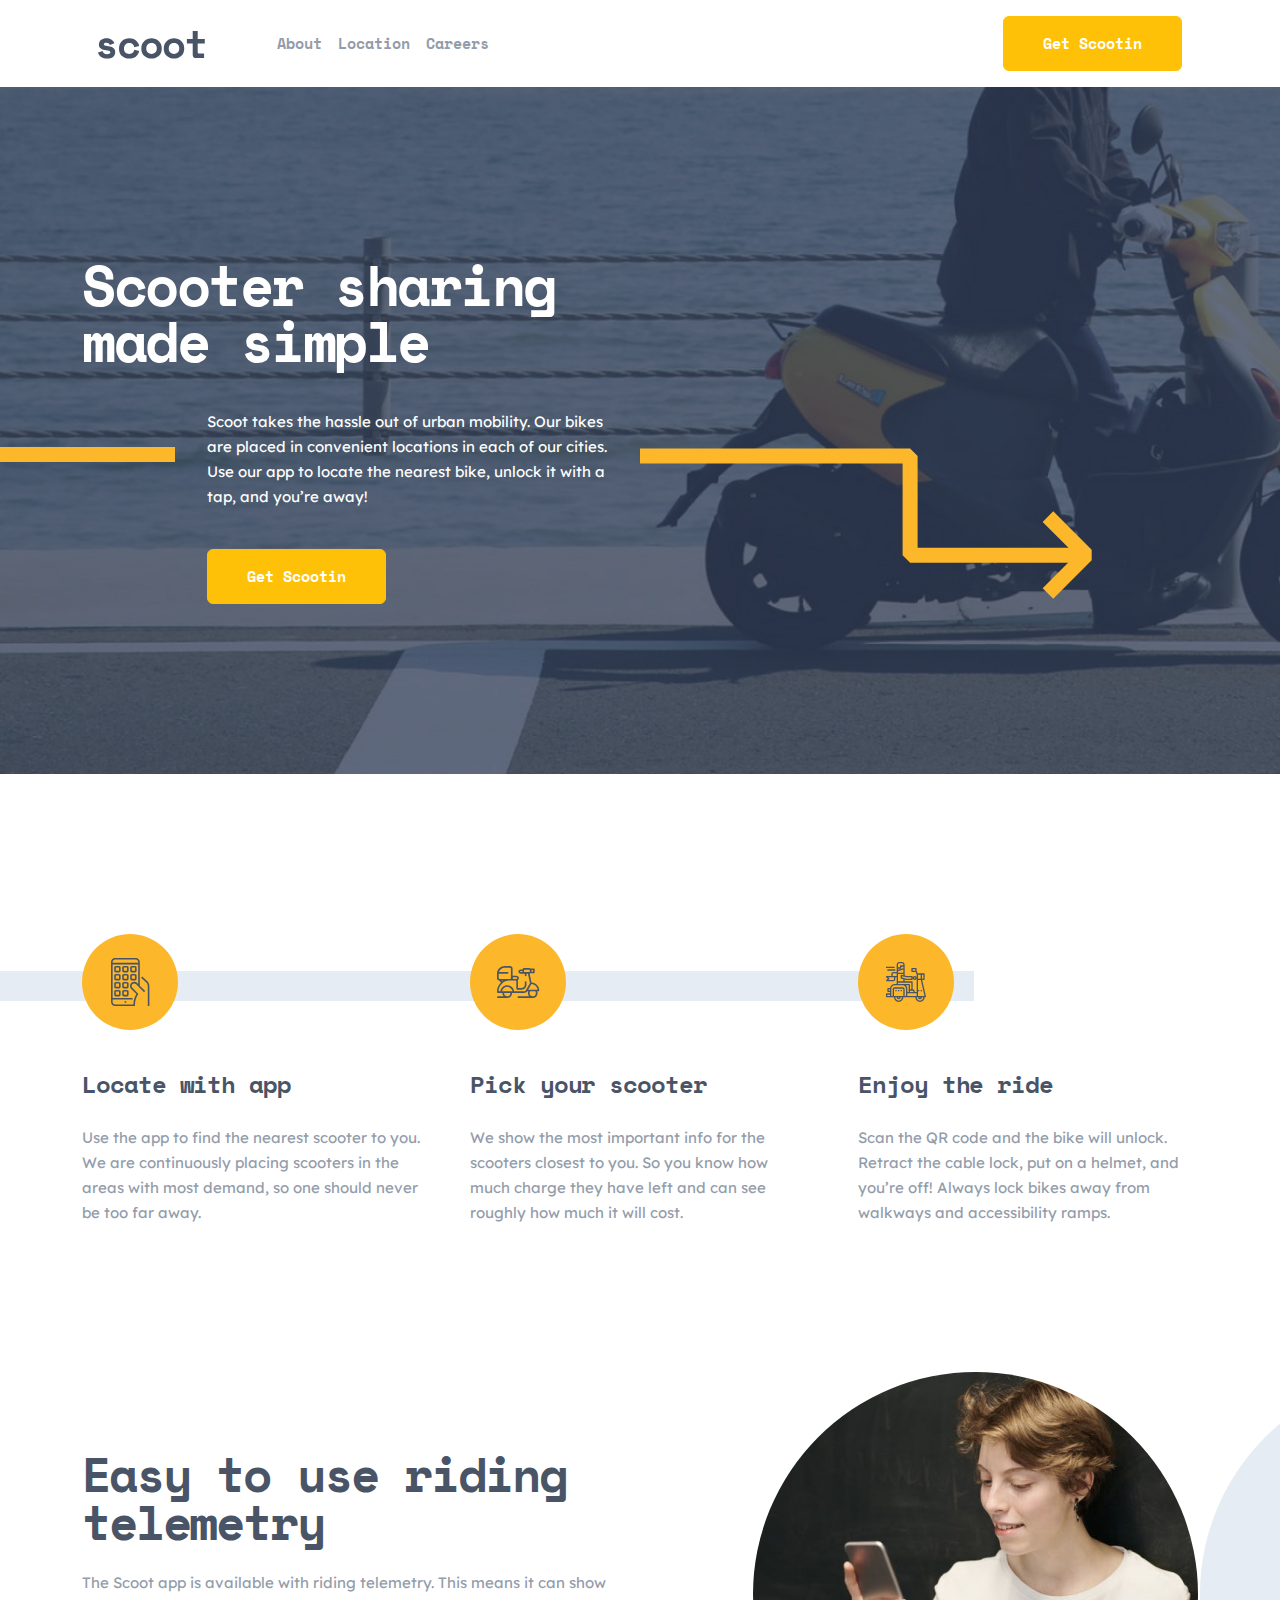
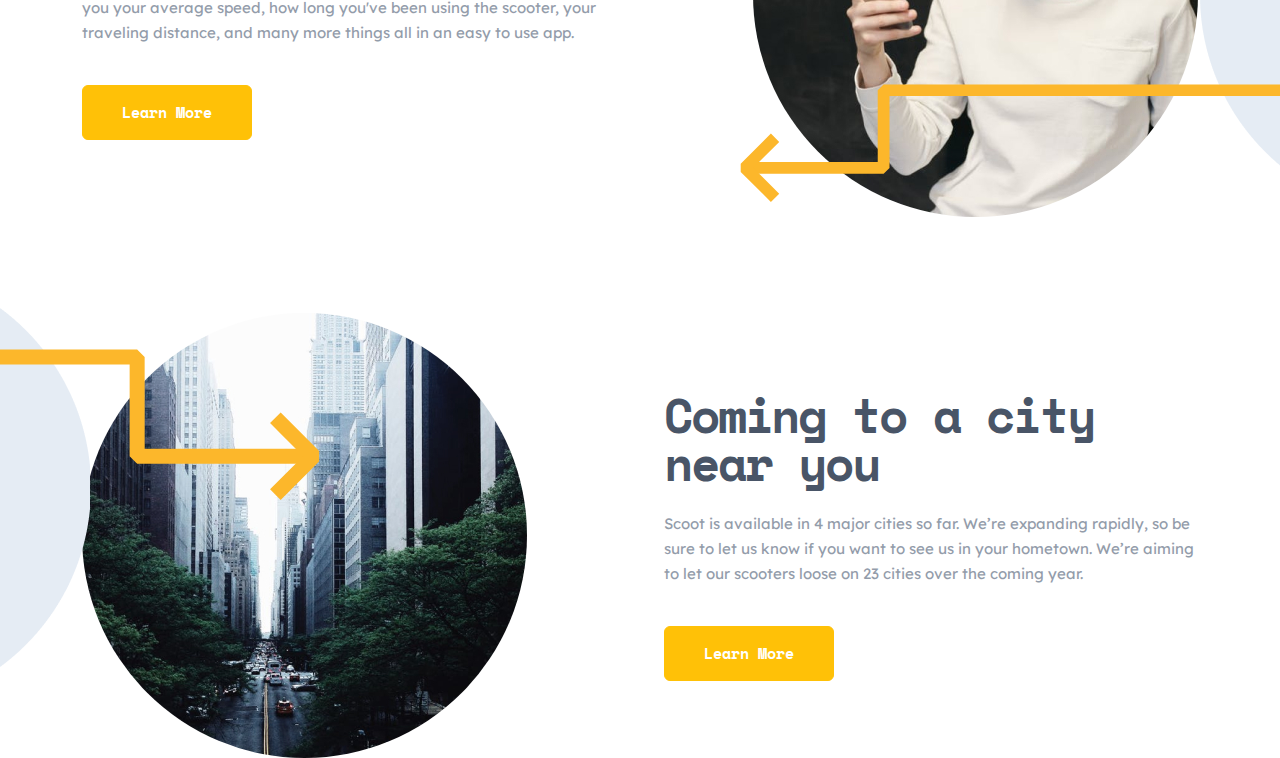
==== index.html @ 7bb32443 "Add services section" ====
<!DOCTYPE html>
<html lang="en">
<head>
  <meta charset="UTF-8" >
  <meta http-equiv="X-UA-Compatible" content="IE=edge" >
  <meta name="viewport" content="width=device-width, initial-scale=1.0" >
  <link rel="stylesheet" href="./bootstrap/css/bootstrap.min.css">
  <link rel="stylesheet" href="./css/main.css" >
  <title>Scoot multi page</title>
</head>
<body>
  
  <header class="site-header ">
    <div class="container">
      <nav class="navbar navbar-expand-lg p-3 d-md-flex justify-content-md-between align-content-md-center"> 
        <a class="navbar-brand" href="#"><img src="./images/logo-header.svg" width="107" height="28" alt="site  logo"></a>
        <button class="navbar-toggler d-none" type="button" data-bs-toggle="collapse" data-bs-target="#navbarSupportedContent" aria-controls="navbarSupportedContent" aria-expanded="false" aria-label="Toggle navigation">
          <span class="navbar-toggler-icon"></span>
        </button>
        
        <ul class="navbar-nav flex-row me-auto ms-lg-5 ms-md-5">
          <li class="nav-item">
            <a class="nav-link " href="#">About</a>
          </li>
          <li class="nav-item">
            <a class="nav-link" href="#">Location</a>
          </li>
          <li class="nav-item">
            <a class="nav-link" href="#">Careers</a>
          </li>
        </ul>
        <button class="btn btn-warning nav__link" type="button">Get Scootin</button>
      </nav>
      
      <div class="ovals position-absolute ">
        <img class="oval__img" src="./images/oval.svg" alt="oval">
        <img class="oval__img" src="./images/oval.svg" alt="oval">
        <img class="oval__img" src="./images/oval-white.svg" alt="oval">
      </div>
    </div>
  </header>
  
  <main class="hero">
    <section class="hero__inner">
      <div class="container">
        <div class="hero__content position-relative">
          <div class="hero__intro">
            <h1 class="hero__title">Scooter sharing made simple</h1>
          </div>
          <div class="hero__text ">
            <p class="hero__desc desc  d-flex">
              <span class="desc__before position-absolute"><img src="./images/header-yellow-line.svg" alt=""></span>
              Scoot takes the hassle out of urban mobility. Our bikes are placed in convenient locations in each of our cities. Use our app to locate the nearest bike, unlock it with a tap, and you’re away!
              <span class="desc__after position-absolute"><img src="./images/header-strelka.svg" alt=""></span>
            </p>
            <a class="btn btn-warning hero__link" href="#">Get Scootin</a>
          </div>
          
        </div>
      </div>
    </section>
    
    <section class="services">
      <div class="container">
        <div class="services__inner">
          <span class="services__line"></span>
          <div class="row g-5">
            <div class="col-12 col-sm-6 col-md-4">
              <div class="services__img"><img  src="./images/service-1.svg" alt="service img"></div>
              <h3 class="services__title" >Locate with app</h3>
              <p class="services__desc">Use the app to find the nearest scooter to you. We are continuously placing scooters in the areas with most demand, so one should never be too far away. </p>
            </div>
            <div class="col-12 col-sm-6 col-md-4">
              <div class="services__img"><img  src="./images/service-2.svg" alt="service img"></div>
              <h3 class="services__title" >Pick your scooter</h3>
              <p class="services__desc">We show the most important info for the scooters closest to you. So you know how much charge they have left and can see roughly how much it will cost. </p>
            </div>
            <div class="col-12 col-sm-6 col-md-4">
              <div class="services__img"><img  src="./images/service-3.svg" alt="service img"></div>
              <h3 class="services__title" >Enjoy the ride</h3>
              <p class="services__desc">Scan the QR code and the bike will unlock. Retract the cable lock, put on a helmet, and you’re off! Always lock bikes away from walkways and accessibility ramps. </p>
            </div>
          </div>
        </div>
      </div>
    </section>

    <section class="news">
      <div class="container">
        <div class="new__inner">
          <div class="row g-5 d-flex align-items-center justify-content-between mb-5">
            <div class="col-12 col-sm-12 col-md-6">
              <h3 class="news__title">Easy to use
                riding telemetry</h3>
              <p class="news__desc">The Scoot app is available with riding telemetry. This means it can show you your average speed, how long you've been using the scooter, your traveling distance, and many more things all in an easy to use app.</p>
              <a class="btn btn-warning hero__link" href="#">Learn More</a>
            </div>
            <div class="col-12 col-sm-12 col-md-6 position-relative">
              <img src="./images/human-1.jpg" class="img-fluid news__img" alt="">
              <img src="./images/service-strelka.svg" class="img-fluid position-absolute news__img-arrow" alt="">
            </div>
          </div>

          <div class="row flex-row-reverse g-5 d-flex align-items-center justify-content-between mt-5">
            <div class="col-12 col-sm-12 col-md-6">
              <h3 class="news__title">Coming to a city near you</h3>
              <p class="news__desc">Scoot is available in 4 major cities so far. We’re expanding rapidly, so be sure to let us know if you want to see us in your hometown. We’re aiming to let our scooters loose on 23 cities over the coming year.</p>
              <a class="btn btn-warning hero__link" href="#">Learn More</a>
            </div>
            <div class="col-12 col-sm-12 col-md-6 position-relative">
              <img src="./images/human-2.jpg" class="img-fluid news__img news__img-two" alt="">
              <img src="./images/service-strelka-short-1.svg" class="img-fluid position-absolute news__img-left" alt="">
            </div>
          </div>
        </div>
      </div>
    </section>
  </main>
  
  <script src="./bootstrap/js/bootstrap.bundle.min.js"></script>
  <script src="./bootstrap/js/bootstrap.min.js"></script>
</body>
</html>
---- css/main.css ----
/*! normalize.css v8.0.1 | MIT License | github.com/necolas/normalize.css */
/* Document
   ========================================================================== */
/**
 * 1. Correct the line height in all browsers.
 * 2. Prevent adjustments of font size after orientation changes in iOS.
 */
html {
  line-height: 1.15; /* 1 */
  -webkit-text-size-adjust: 100%; /* 2 */
}

/* Sections
     ========================================================================== */
/**
   * Remove the margin in all browsers.
   */
body {
  margin: 0;
}

/**
   * Render the `main` element consistently in IE.
   */
main {
  display: block;
}

/**
   * Correct the font size and margin on `h1` elements within `section` and
   * `article` contexts in Chrome, Firefox, and Safari.
   */
h1 {
  font-size: 2em;
  margin: 0.67em 0;
}

/* Grouping content
     ========================================================================== */
/**
   * 1. Add the correct box sizing in Firefox.
   * 2. Show the overflow in Edge and IE.
   */
hr {
  box-sizing: content-box; /* 1 */
  height: 0; /* 1 */
  overflow: visible; /* 2 */
}

/**
   * 1. Correct the inheritance and scaling of font size in all browsers.
   * 2. Correct the odd `em` font sizing in all browsers.
   */
pre {
  font-family: monospace, monospace; /* 1 */
  font-size: 1em; /* 2 */
}

/* Text-level semantics
     ========================================================================== */
/**
   * Remove the gray background on active links in IE 10.
   */
a {
  background-color: transparent;
}

/**
   * 1. Remove the bottom border in Chrome 57-
   * 2. Add the correct text decoration in Chrome, Edge, IE, Opera, and Safari.
   */
abbr[title] {
  border-bottom: none; /* 1 */
  text-decoration: underline; /* 2 */
  -webkit-text-decoration: underline dotted;
          text-decoration: underline dotted; /* 2 */
}

/**
   * Add the correct font weight in Chrome, Edge, and Safari.
   */
b,
strong {
  font-weight: bolder;
}

/**
   * 1. Correct the inheritance and scaling of font size in all browsers.
   * 2. Correct the odd `em` font sizing in all browsers.
   */
code,
kbd,
samp {
  font-family: monospace, monospace; /* 1 */
  font-size: 1em; /* 2 */
}

/**
   * Add the correct font size in all browsers.
   */
small {
  font-size: 80%;
}

/**
   * Prevent `sub` and `sup` elements from affecting the line height in
   * all browsers.
   */
sub,
sup {
  font-size: 75%;
  line-height: 0;
  position: relative;
  vertical-align: baseline;
}

sub {
  bottom: -0.25em;
}

sup {
  top: -0.5em;
}

/* Embedded content
     ========================================================================== */
/**
   * Remove the border on images inside links in IE 10.
   */
img {
  border-style: none;
}

/* Forms
     ========================================================================== */
/**
   * 1. Change the font styles in all browsers.
   * 2. Remove the margin in Firefox and Safari.
   */
button,
input,
optgroup,
select,
textarea {
  font-family: inherit; /* 1 */
  font-size: 100%; /* 1 */
  line-height: 1.15; /* 1 */
  margin: 0; /* 2 */
}

/**
   * Show the overflow in IE.
   * 1. Show the overflow in Edge.
   */
button,
input {
  /* 1 */
  overflow: visible;
}

/**
   * Remove the inheritance of text transform in Edge, Firefox, and IE.
   * 1. Remove the inheritance of text transform in Firefox.
   */
button,
select {
  /* 1 */
  text-transform: none;
}

/**
   * Correct the inability to style clickable types in iOS and Safari.
   */
button,
[type=button],
[type=reset],
[type=submit] {
  -webkit-appearance: button;
}

/**
   * Remove the inner border and padding in Firefox.
   */
button::-moz-focus-inner,
[type=button]::-moz-focus-inner,
[type=reset]::-moz-focus-inner,
[type=submit]::-moz-focus-inner {
  border-style: none;
  padding: 0;
}

/**
   * Restore the focus styles unset by the previous rule.
   */
button:-moz-focusring,
[type=button]:-moz-focusring,
[type=reset]:-moz-focusring,
[type=submit]:-moz-focusring {
  outline: 1px dotted ButtonText;
}

/**
   * Correct the padding in Firefox.
   */
fieldset {
  padding: 0.35em 0.75em 0.625em;
}

/**
   * 1. Correct the text wrapping in Edge and IE.
   * 2. Correct the color inheritance from `fieldset` elements in IE.
   * 3. Remove the padding so developers are not caught out when they zero out
   *    `fieldset` elements in all browsers.
   */
legend {
  box-sizing: border-box; /* 1 */
  color: inherit; /* 2 */
  display: table; /* 1 */
  max-width: 100%; /* 1 */
  padding: 0; /* 3 */
  white-space: normal; /* 1 */
}

/**
   * Add the correct vertical alignment in Chrome, Firefox, and Opera.
   */
progress {
  vertical-align: baseline;
}

/**
   * Remove the default vertical scrollbar in IE 10+.
   */
textarea {
  overflow: auto;
}

/**
   * 1. Add the correct box sizing in IE 10.
   * 2. Remove the padding in IE 10.
   */
[type=checkbox],
[type=radio] {
  box-sizing: border-box; /* 1 */
  padding: 0; /* 2 */
}

/**
   * Correct the cursor style of increment and decrement buttons in Chrome.
   */
[type=number]::-webkit-inner-spin-button,
[type=number]::-webkit-outer-spin-button {
  height: auto;
}

/**
   * 1. Correct the odd appearance in Chrome and Safari.
   * 2. Correct the outline style in Safari.
   */
[type=search] {
  -webkit-appearance: textfield; /* 1 */
  outline-offset: -2px; /* 2 */
}

/**
   * Remove the inner padding in Chrome and Safari on macOS.
   */
[type=search]::-webkit-search-decoration {
  -webkit-appearance: none;
}

/**
   * 1. Correct the inability to style clickable types in iOS and Safari.
   * 2. Change font properties to `inherit` in Safari.
   */
::-webkit-file-upload-button {
  -webkit-appearance: button; /* 1 */
  font: inherit; /* 2 */
}

/* Interactive
     ========================================================================== */
/*
   * Add the correct display in Edge, IE 10+, and Firefox.
   */
details {
  display: block;
}

/*
   * Add the correct display in all browsers.
   */
summary {
  display: list-item;
}

/* Misc
     ========================================================================== */
/**
   * Add the correct display in IE 10+.
   */
template {
  display: none;
}

/**
   * Add the correct display in IE 10.
   */
[hidden] {
  display: none;
}

.visually-hidden {
  clip: rect(0 0 0 0);
  -webkit-clip-path: inset(50%);
  clip-path: inset(50%);
  height: 1px;
  overflow: hidden;
  position: absolute;
  white-space: nowrap;
  width: 1px;
}

@font-face {
  font-family: "Lexend Deca";
  src: url("../fonts/LexendDeca-Regular.woff2") format("woff2"), url("../fonts/LexendDeca-Regular.woff") format("woff");
  font-weight: normal;
  font-style: normal;
  font-display: swap;
}
@font-face {
  font-family: "Space Mono";
  src: url("../fonts/SpaceMono-Bold.woff2") format("woff2"), url("../fonts/SpaceMono-Bold.woff") format("woff");
  font-weight: bold;
  font-style: normal;
  font-display: swap;
}
html {
  height: 100%;
  scroll-behavior: smooth;
  box-sizing: border-box;
}

*,
*::before,
*::after {
  box-sizing: inherit;
}

body {
  display: flex;
  flex-direction: column;
  height: 100%;
  font-family: "Futura PT";
  font-style: normal;
  font-size: 16px;
  line-height: 1.5;
  background-image: url("../images/body-bg.png");
}

img {
  max-width: 100%;
  height: auto;
  vertical-align: middle;
}

.nav__link {
  padding: 14px 39px;
  font-family: "Space Mono";
  font-style: normal;
  font-weight: 700;
  font-size: 15px;
  line-height: 25px;
  text-align: center;
  color: #FFFFFF;
}

.nav-link {
  font-family: "Space Mono";
  font-style: normal;
  font-weight: 700;
  font-size: 15px;
  line-height: 25px;
  color: #939CAA;
}

@media only screen and (max-width: 768px) {
  .nav-item + .nav-item {
    margin-left: 28px;
  }
  .nav__link {
    padding: 12px 37px;
  }
}
.hero__inner {
  width: 100%;
  max-width: 1440px;
  margin: 0 auto;
  padding: 170px 0;
  background-image: url("../../images/header-bg.jpg");
  background-size: cover;
  background-position: center;
}

.ovals {
  z-index: 99;
  right: 0;
  bottom: 60px;
  position: relative;
}

.oval__img + .oval__img {
  margin-left: 24px;
}

.hero__content {
  position: relative;
}

.hero__intro {
  width: 100%;
  max-width: 500px;
}

.hero__text {
  width: 100%;
  max-width: 405px;
  margin-left: 125px;
}

.hero__title {
  margin: 0;
  font-family: "Space Mono";
  font-style: normal;
  font-weight: 700;
  font-size: 56px;
  line-height: 56px;
  letter-spacing: -2.5px;
  color: #FFFFFF;
}

.hero__desc {
  margin: 40px 0;
  font-family: "Lexend Deca";
  font-style: normal;
  font-weight: 400;
  font-size: 15px;
  line-height: 25px;
  color: #FFFFFF;
}

.desc__before {
  left: -110px;
  top: 53%;
}

.desc__after {
  left: 50%;
  top: 55%;
}

.hero__link {
  padding: 14px 39px;
  font-family: "Space Mono";
  font-style: normal;
  font-weight: 700;
  font-size: 15px;
  line-height: 25px;
  text-align: center;
  color: #FFFFFF;
}

.services {
  position: relative;
}

.services__inner {
  padding: 160px 0 147px;
}

.services__img {
  width: 96px;
  height: 96px;
  padding: 24px 24px;
  background: #FCB72B;
  border-radius: 50%;
  display: flex;
  align-items: center;
  justify-content: center;
}

.services__title {
  margin: 40px 0 27px;
  font-family: "Space Mono";
  font-style: normal;
  font-weight: 700;
  font-size: 24px;
  line-height: 28px;
  letter-spacing: -1.07143px;
  color: #495567;
}

.services__desc {
  margin: 0;
  font-family: "Lexend Deca";
  font-style: normal;
  font-weight: 400;
  font-size: 15px;
  line-height: 25px;
  color: #939CAA;
}

.services__line {
  content: "";
  display: block;
  width: 100%;
  max-width: 974px;
  position: absolute;
  left: 0;
  top: 33%;
  height: 1px;
  border: 15px solid #E5ECF4;
  z-index: -1;
}

.news {
  overflow: hidden;
  position: relative;
}
.news::after {
  content: "";
  display: block;
  width: 80px;
  height: 445px;
  top: 0;
  right: 0;
  z-index: 99;
  position: absolute;
  background-image: url("../../images/service-right-bg.png");
  background-repeat: no-repeat;
}
.news::before {
  content: "";
  display: block;
  width: 100px;
  height: 445px;
  top: 50%;
  left: -10px;
  z-index: 99;
  position: absolute;
  background-image: url("../../images/service-left-bg.png");
  background-repeat: no-repeat;
}

.news__title {
  margin: 0;
  font-family: "Space Mono";
  font-style: normal;
  font-weight: 700;
  font-size: 48px;
  line-height: 48px;
  letter-spacing: -2.14286px;
  color: #495567;
}

.news__desc {
  margin: 24px 0 40px;
  font-family: "Lexend Deca";
  font-style: normal;
  font-weight: 400;
  font-size: 15px;
  line-height: 25px;
  color: #939CAA;
}

.news__img {
  border-radius: 50%;
  display: block;
  margin-left: auto;
}

.news__img-two {
  margin-left: 0;
}

.news__img-arrow {
  top: 70%;
  right: -100px;
  z-index: 9999;
}

.news__img-left {
  top: 8%;
  right: 55%;
  z-index: 9999;
}/*# sourceMappingURL=main.css.map */
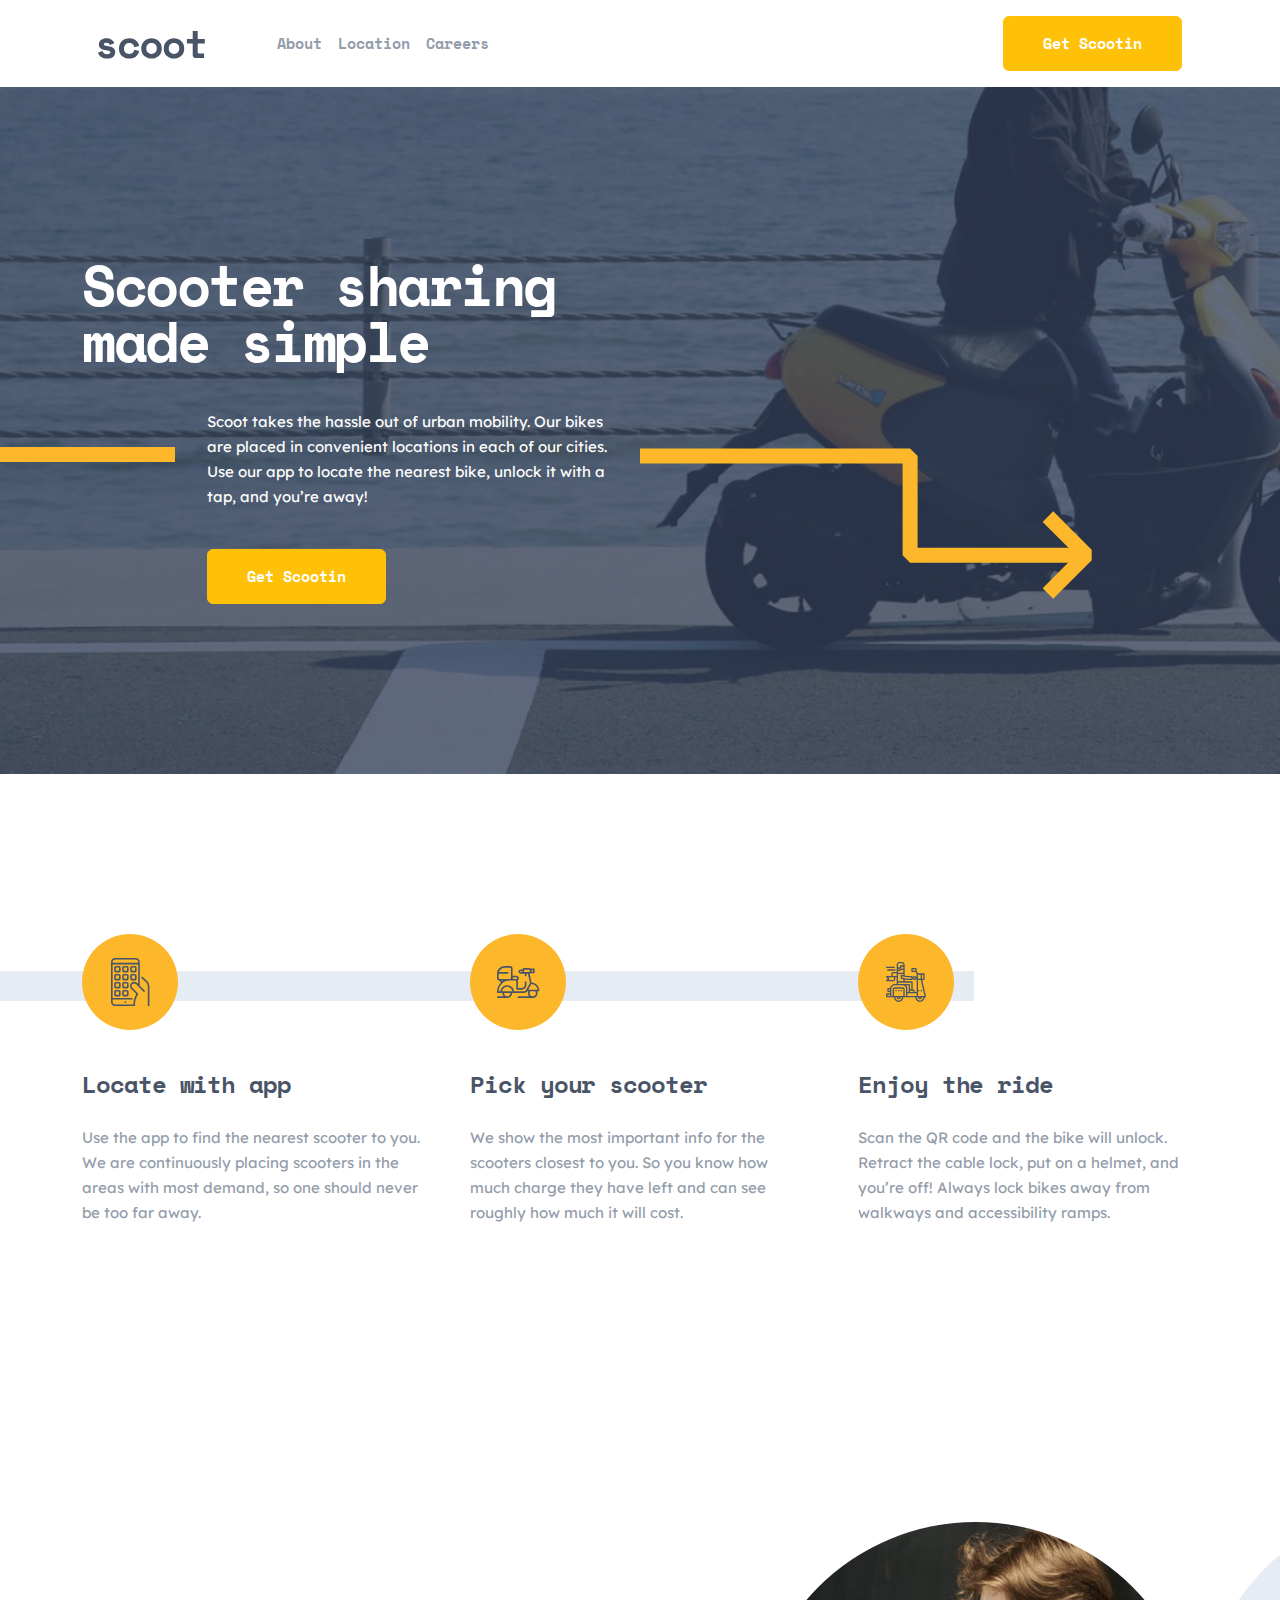
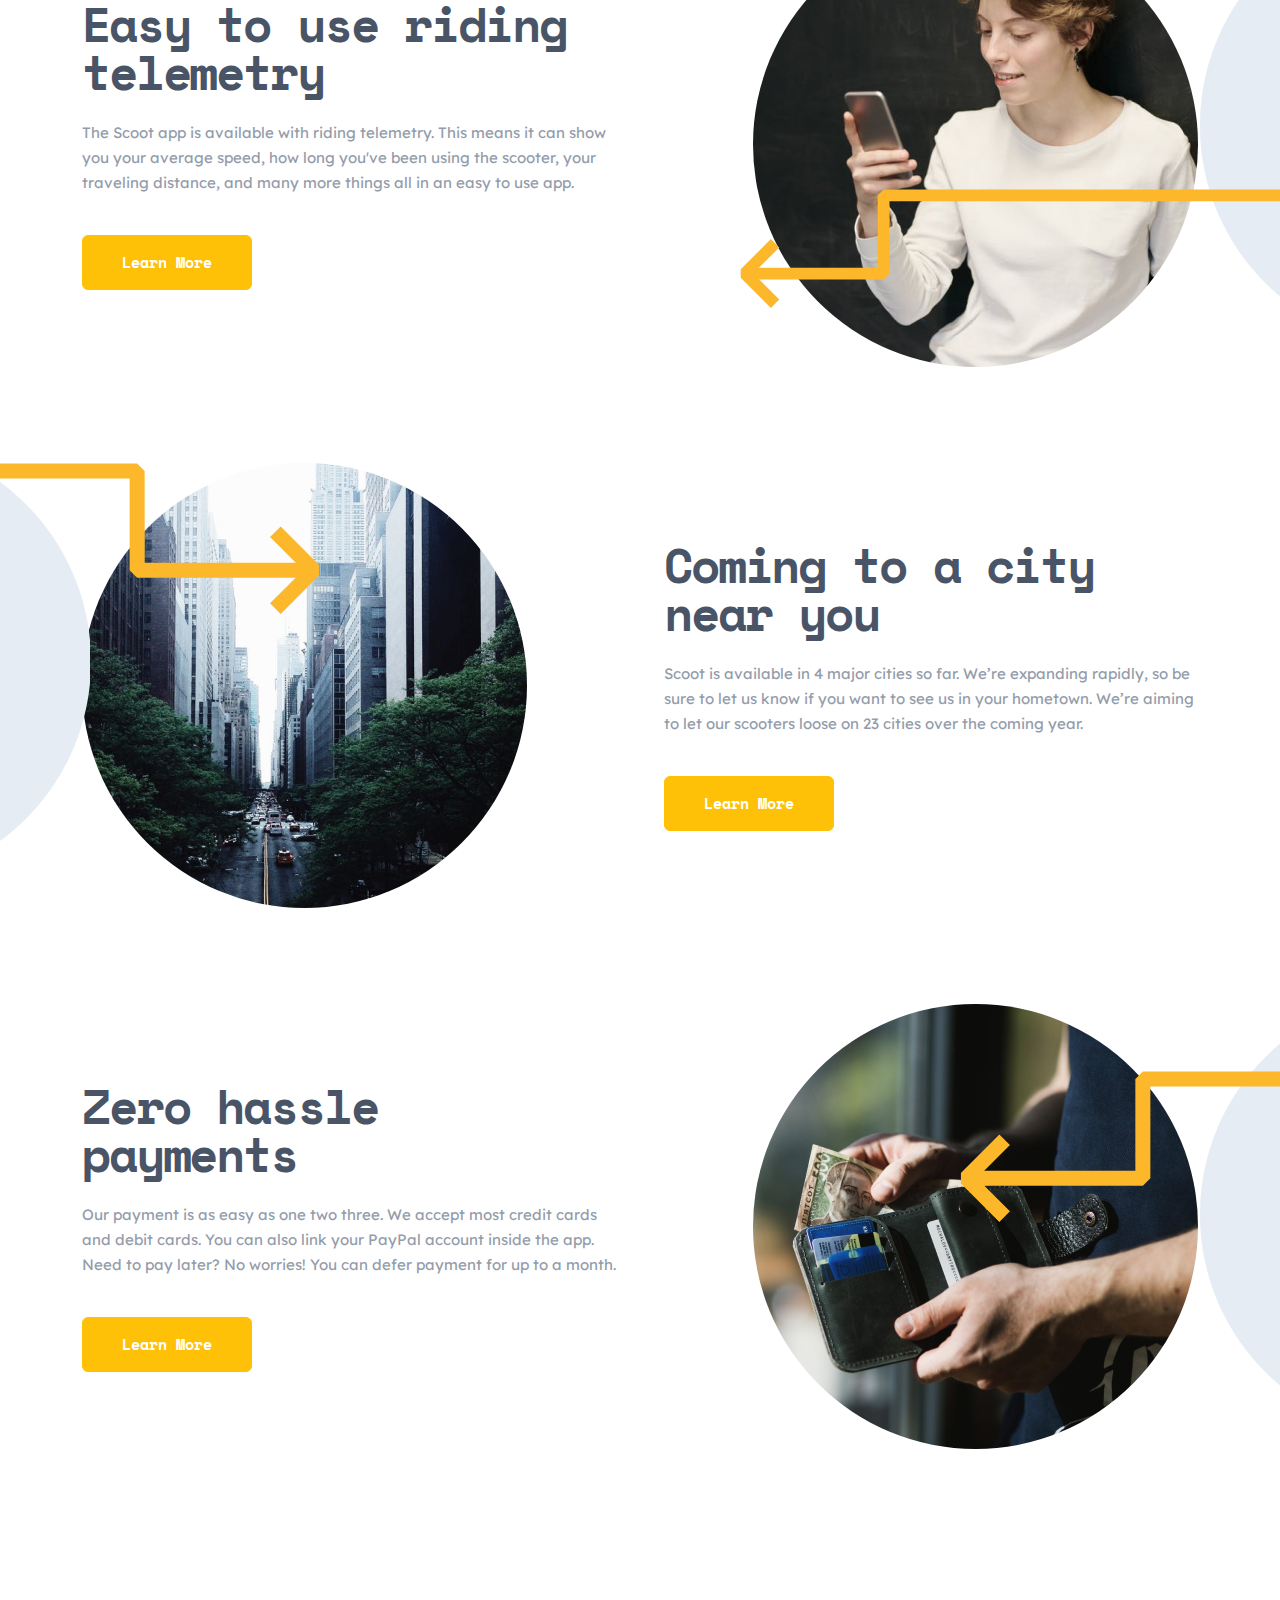
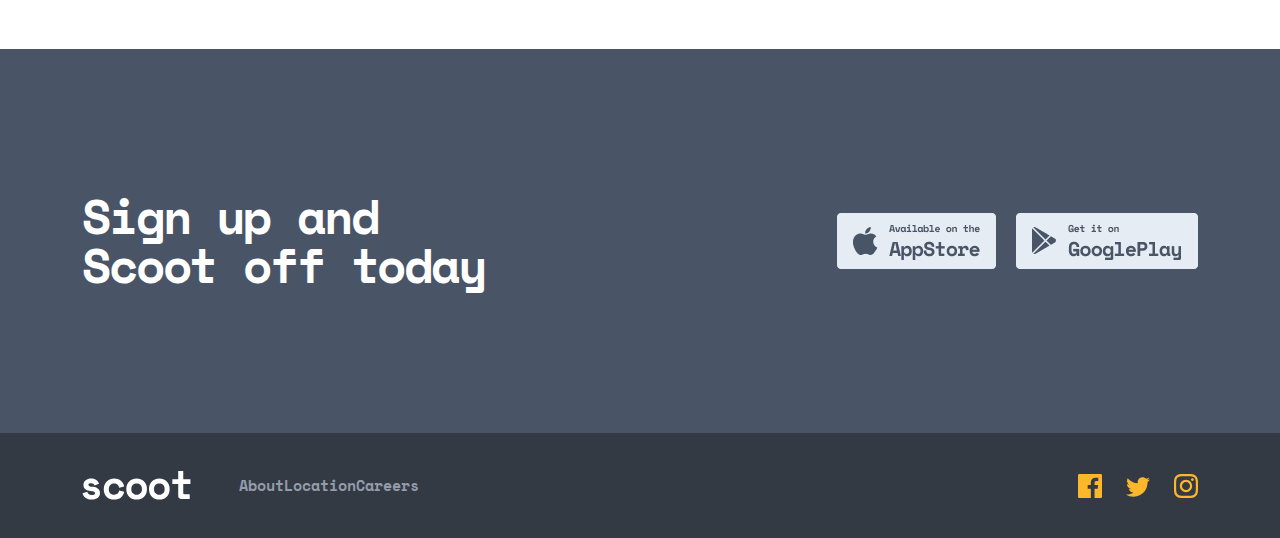
==== commit 4d5f6539: "Add footer section" ====
--- a/index.html
+++ b/index.html
@@ -88,7 +88,7 @@
     <section class="news">
       <div class="container">
         <div class="new__inner">
-          <div class="row g-5 d-flex align-items-center justify-content-between mb-5">
+          <div class="row g-5 d-flex align-items-center justify-content-between mb-5 top__row">
             <div class="col-12 col-sm-12 col-md-6">
               <h3 class="news__title">Easy to use
                 riding telemetry</h3>
@@ -101,7 +101,7 @@
             </div>
           </div>
 
-          <div class="row flex-row-reverse g-5 d-flex align-items-center justify-content-between mt-5">
+          <div class="row flex-row-reverse g-5 d-flex align-items-center justify-content-between mt-5 mb-5 center__row">
             <div class="col-12 col-sm-12 col-md-6">
               <h3 class="news__title">Coming to a city near you</h3>
               <p class="news__desc">Scoot is available in 4 major cities so far. We’re expanding rapidly, so be sure to let us know if you want to see us in your hometown. We’re aiming to let our scooters loose on 23 cities over the coming year.</p>
@@ -112,11 +112,68 @@
               <img src="./images/service-strelka-short-1.svg" class="img-fluid position-absolute news__img-left" alt="">
             </div>
           </div>
+
+          <div class="row g-5 d-flex align-items-center justify-content-between mt-5 bottom__row">
+            <div class="col-12 col-sm-12 col-md-6">
+              <h3 class="news__title">Zero hassle payments</h3>
+              <p class="news__desc">Our payment is as easy as one two three. We accept most credit cards and debit cards. You can also link your PayPal account inside the app. Need to pay later? No worries! You can defer payment for up to a month.</p>
+              <a class="btn btn-warning hero__link" href="#">Learn More</a>
+            </div>
+            <div class="col-12 col-sm-12 col-md-6 position-relative">
+              <img src="./images/human-3.jpg" class="img-fluid news__img" alt="">
+              <img src="./images/service-strelka-short-2.svg" class="img-fluid position-absolute news__img-right" alt="">
+            </div>
+          </div>
         </div>
+      </div>
+    </section>
+
+    <section class="apps">
+      <div class="container">
+        <div class="row d-flex align-items-center justify-content-between">
+          <div class="col-12 col-sm-6 col-md-6">
+            <div class="apps__text">
+              <strong class="apps__title">Sign up and Scoot off today</strong>
+            </div>
+          </div>
+          <div class="col-12 col-sm-6 col-md-6 d-flex justify-content-end">
+            <div class="apps">
+              <img src="./images/apple.png" alt="apple">
+              <img class="ms-3" src="./images/google.png" alt="google">
+            </div>
+          </div>
+        </div>  
       </div>
     </section>
   </main>
   
+  <footer class="site-footer">
+    <div class="container">
+      <div class="row">
+        <div class="col-md-6 d-flex align-items-center">
+          <img src="./images/logo.svg" alt="footer logo">
+          <ul class="navbar-nav flex-row me-auto ms-lg-5 ms-md-5">
+            <li class="nav-item">
+              <a class="nav-link " href="#">About</a>
+            </li>
+            <li class="nav-item">
+              <a class="nav-link" href="#">Location</a>
+            </li>
+            <li class="nav-item">
+              <a class="nav-link" href="#">Careers</a>
+            </li>
+          </ul>
+        </div>
+
+        <div class="col-md-6 d-flex align-items-center justify-content-end ">
+          <a class="site-footer__icon"  href="#"><img src="./images/facebook.svg" alt="facebook"></a>
+          <a class="site-footer__icon"  href="#"><img src="./images/twitter.svg" alt="twitter"></a>
+          <a class="site-footer__icon"  href="#"><img src="./images/instagram.svg" alt="instagram"></a>
+        </div>
+      </div>
+    </div>
+  </footer>
+ 
   <script src="./bootstrap/js/bootstrap.bundle.min.js"></script>
   <script src="./bootstrap/js/bootstrap.min.js"></script>
 </body>
--- a/css/main.css
+++ b/css/main.css
@@ -524,27 +524,40 @@
 }
 
 .news {
+  padding: 150px 0 200px;
   overflow: hidden;
   position: relative;
 }
-.news::after {
+
+.news__title {
+  margin: 0;
+  font-family: "Space Mono";
+  font-style: normal;
+  font-weight: 700;
+  font-size: 48px;
+  line-height: 48px;
+  letter-spacing: -2.14286px;
+  color: #495567;
+}
+
+.top__row::after {
   content: "";
   display: block;
   width: 80px;
   height: 445px;
-  top: 0;
+  top: 7%;
   right: 0;
   z-index: 99;
   position: absolute;
   background-image: url("../../images/service-right-bg.png");
   background-repeat: no-repeat;
 }
-.news::before {
+
+.center__row::before {
   content: "";
   display: block;
   width: 100px;
   height: 445px;
-  top: 50%;
   left: -10px;
   z-index: 99;
   position: absolute;
@@ -552,45 +565,82 @@
   background-repeat: no-repeat;
 }
 
-.news__title {
-  margin: 0;
+.bottom__row::after {
+  content: "";
+  display: block;
+  width: 80px;
+  height: 445px;
+  top: 65%;
+  right: 0;
+  z-index: 99;
+  position: absolute;
+  background-image: url("../../images/service-right-bg.png");
+  background-repeat: no-repeat;
+}
+
+.news__desc {
+  margin: 24px 0 40px;
+  font-family: "Lexend Deca";
+  font-style: normal;
+  font-weight: 400;
+  font-size: 15px;
+  line-height: 25px;
+  color: #939CAA;
+}
+
+.news__img {
+  border-radius: 50%;
+  display: block;
+  margin-left: auto;
+}
+
+.news__img-two {
+  margin-left: 0;
+}
+
+.news__img-arrow {
+  top: 60%;
+  right: -100px;
+  z-index: 9999;
+}
+
+.news__img-left {
+  top: 0;
+  right: 55%;
+  z-index: 9999;
+}
+
+.news__img-right {
+  top: 15%;
+  left: 55%;
+  z-index: 9999;
+}
+
+.apps {
+  padding: 82px 0;
+  background: #495567;
+}
+
+.apps__text {
+  width: 100%;
+  max-width: 415px;
+}
+
+.apps__title {
   font-family: "Space Mono";
   font-style: normal;
   font-weight: 700;
   font-size: 48px;
   line-height: 48px;
   letter-spacing: -2.14286px;
-  color: #495567;
-}
-
-.news__desc {
-  margin: 24px 0 40px;
-  font-family: "Lexend Deca";
-  font-style: normal;
-  font-weight: 400;
-  font-size: 15px;
-  line-height: 25px;
-  color: #939CAA;
-}
-
-.news__img {
-  border-radius: 50%;
-  display: block;
-  margin-left: auto;
-}
-
-.news__img-two {
-  margin-left: 0;
-}
-
-.news__img-arrow {
-  top: 70%;
-  right: -100px;
-  z-index: 9999;
-}
-
-.news__img-left {
-  top: 8%;
-  right: 55%;
-  z-index: 9999;
+  color: #FFFFFF;
+}
+
+.site-footer {
+  padding: 32px 0;
+  background: #333A44;
+}
+
+.site-footer__icon + .site-footer__icon {
+  margin-left: 24px;
 }/*# sourceMappingURL=main.css.map */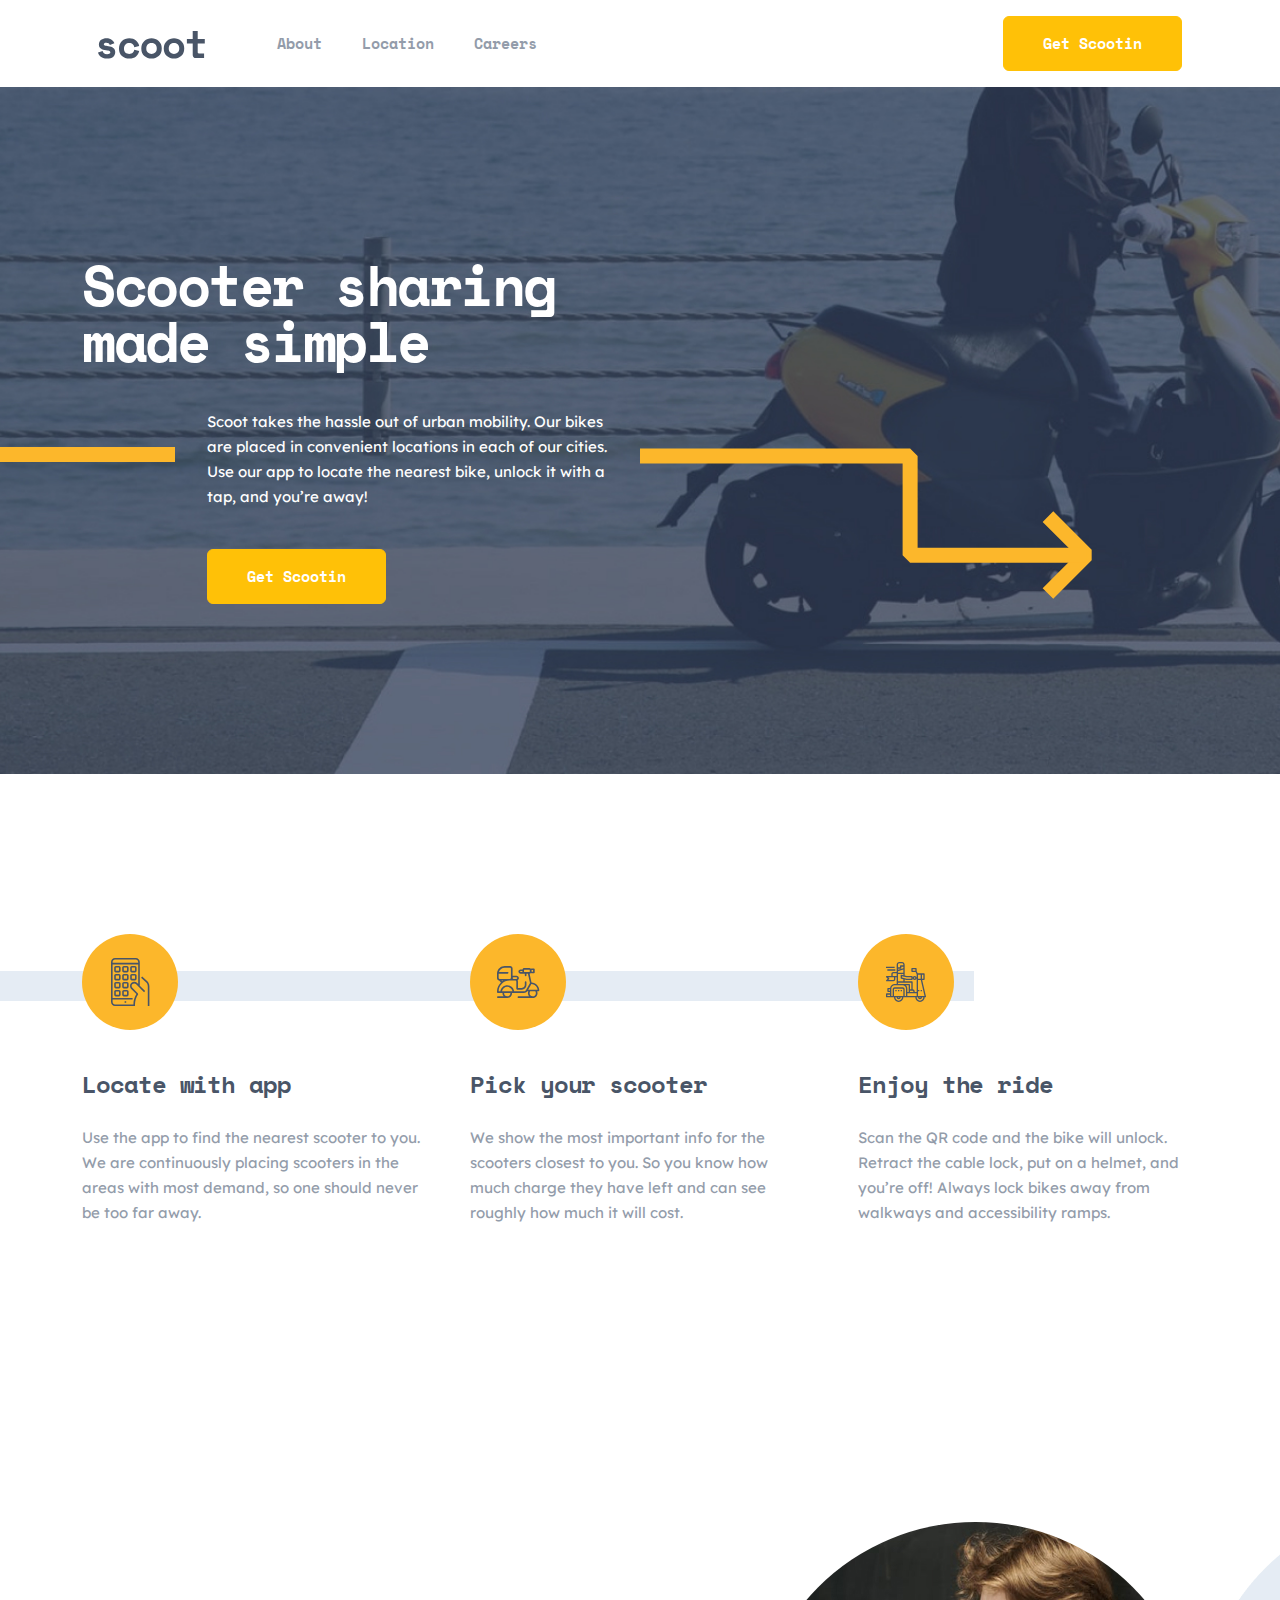
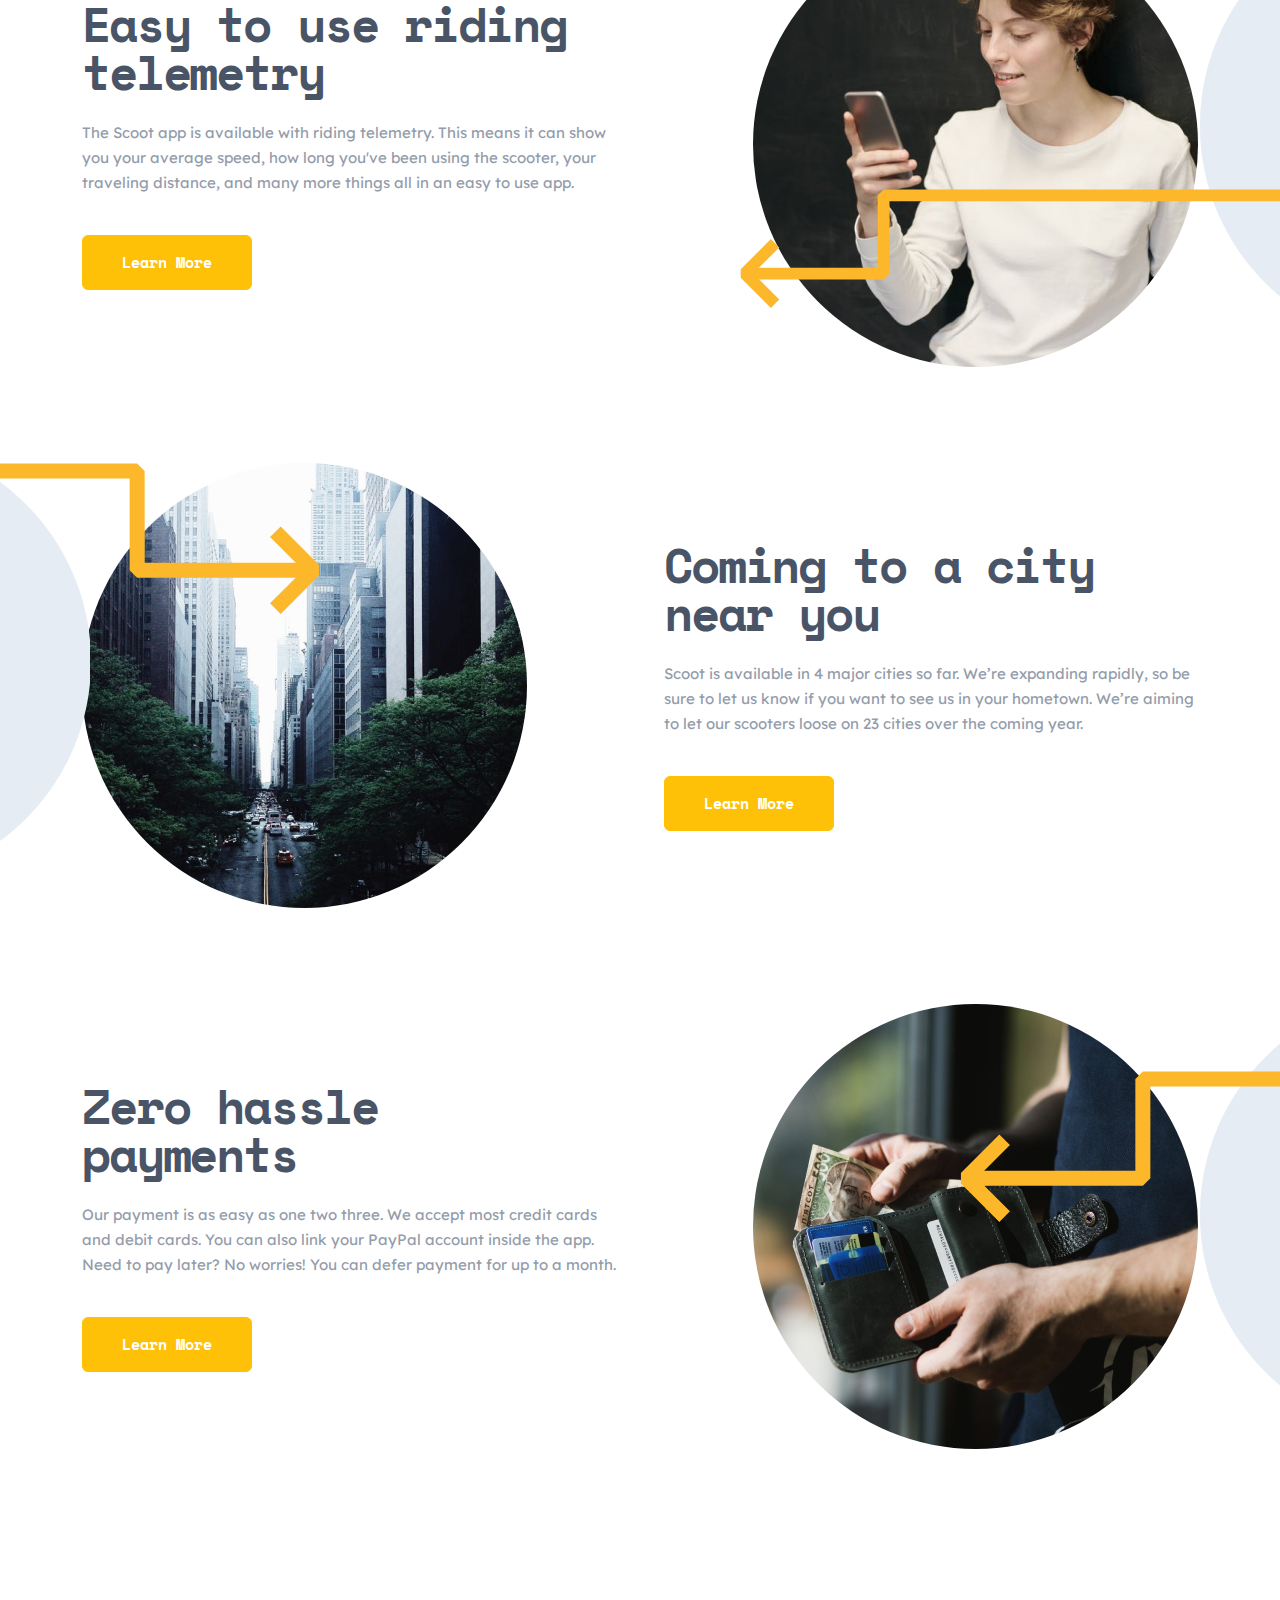
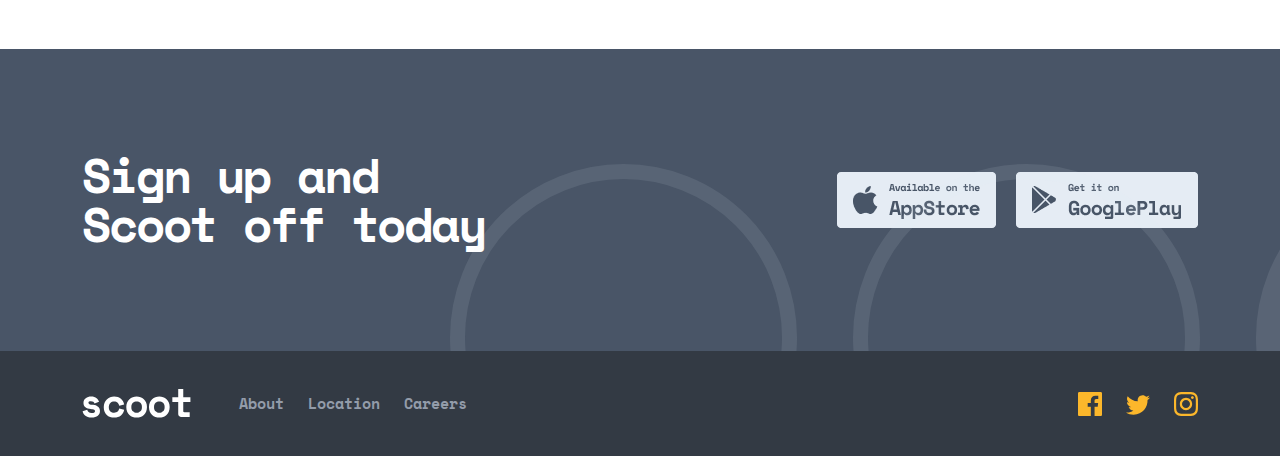
==== commit 22920746: "change style" ====
--- a/index.html
+++ b/index.html
@@ -130,6 +130,11 @@
 
     <section class="apps">
       <div class="container">
+        <div class="apps__wrap d-flex ">
+          <span class="apps__circle"></span>
+          <span class="apps__circle apps__circle-two"></span>
+          <span class="apps__circle apps__circle-three"></span>
+        </div>
         <div class="row d-flex align-items-center justify-content-between">
           <div class="col-12 col-sm-6 col-md-6">
             <div class="apps__text">
@@ -137,7 +142,7 @@
             </div>
           </div>
           <div class="col-12 col-sm-6 col-md-6 d-flex justify-content-end">
-            <div class="apps">
+            <div class="app">
               <img src="./images/apple.png" alt="apple">
               <img class="ms-3" src="./images/google.png" alt="google">
             </div>
--- a/css/main.css
+++ b/css/main.css
@@ -617,8 +617,35 @@
 }
 
 .apps {
-  padding: 82px 0;
+  padding: 102px 0;
   background: #495567;
+  overflow: hidden;
+  position: relative;
+}
+
+.apps__wrap {
+  position: absolute;
+  bottom: -160px;
+  left: 450px;
+}
+
+.apps__circle {
+  display: block;
+  width: 347px;
+  height: 347px;
+  mix-blend-mode: normal;
+  opacity: 0.1;
+  border: 15px solid #E5ECF4;
+  border-radius: 50%;
+}
+
+.apps__circle + .apps__circle {
+  margin-left: 56px;
+}
+
+.apps__circle-three {
+  background-color: #E5ECF4;
+  opacity: 0.1;
 }
 
 .apps__text {
@@ -637,10 +664,15 @@
 }
 
 .site-footer {
+  z-index: 999;
   padding: 32px 0;
   background: #333A44;
 }
 
 .site-footer__icon + .site-footer__icon {
   margin-left: 24px;
+}
+
+.nav-item + .nav-item {
+  margin-left: 24px;
 }/*# sourceMappingURL=main.css.map */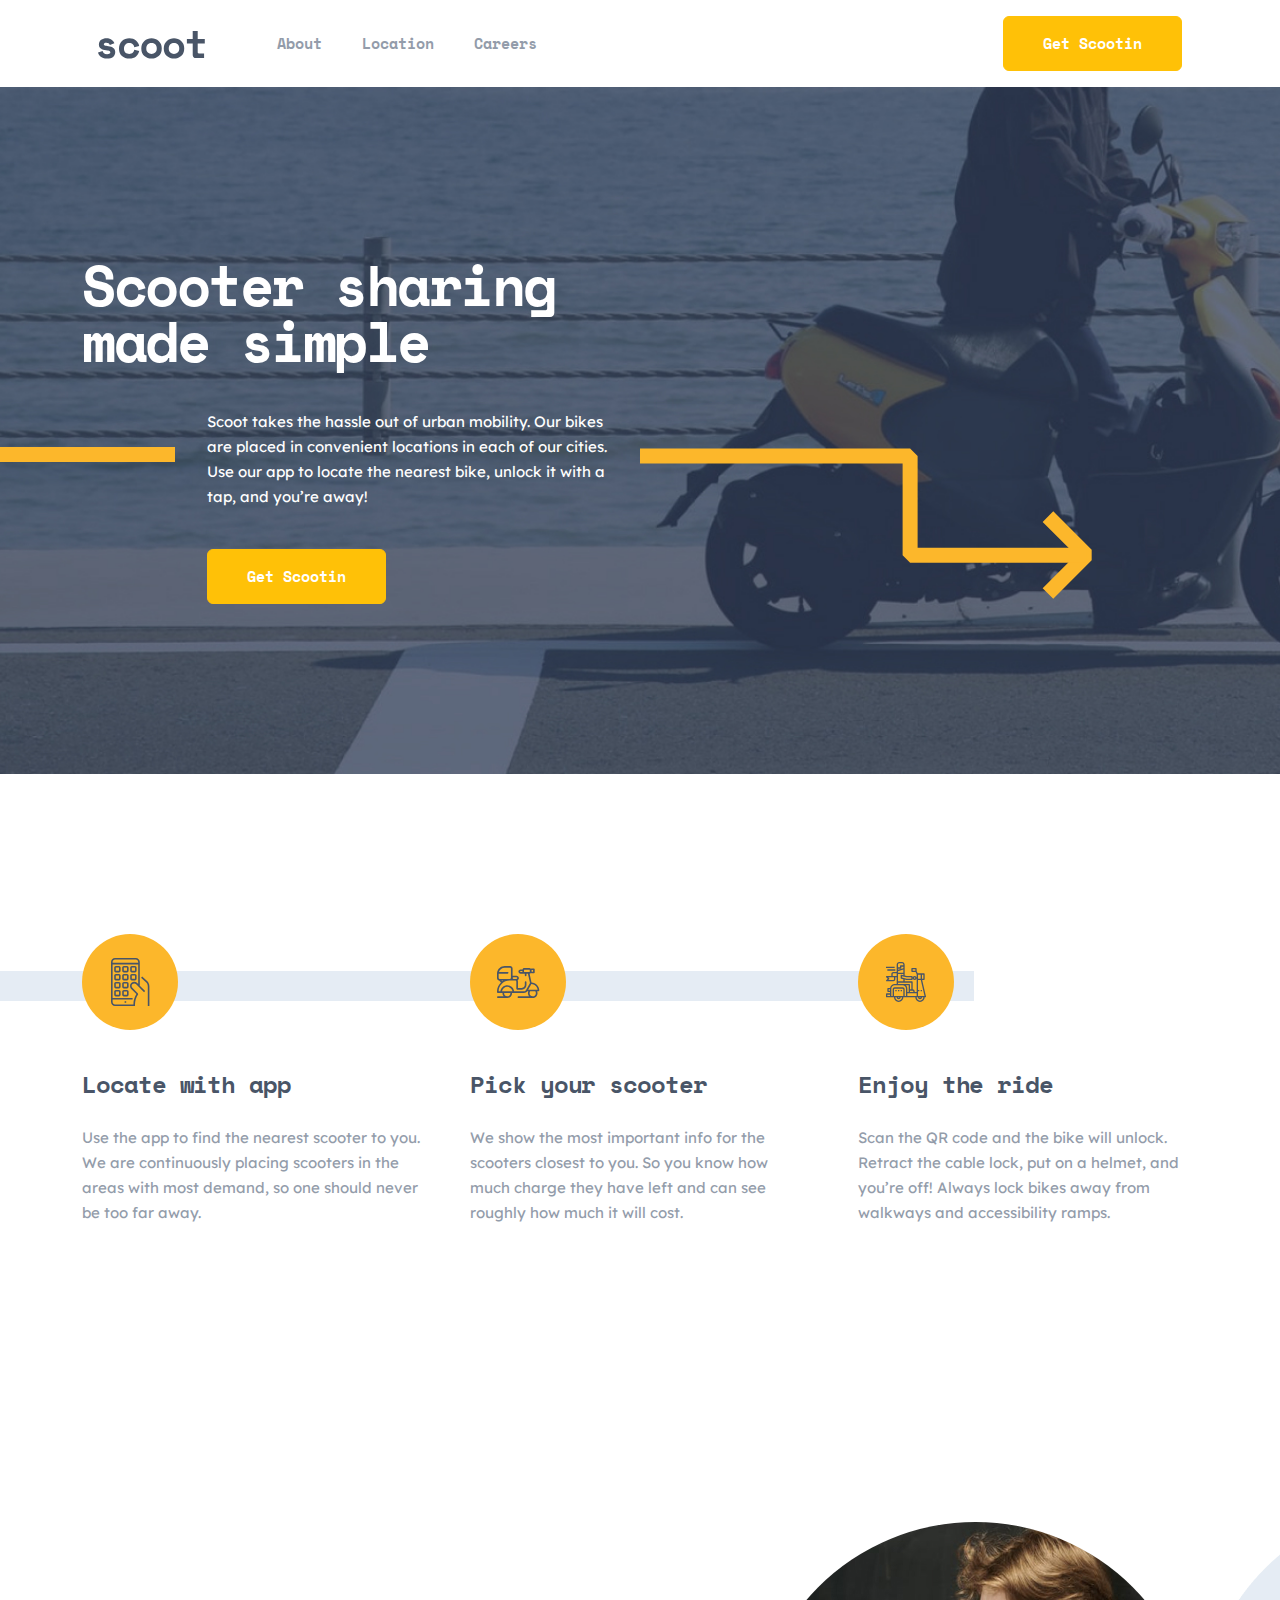
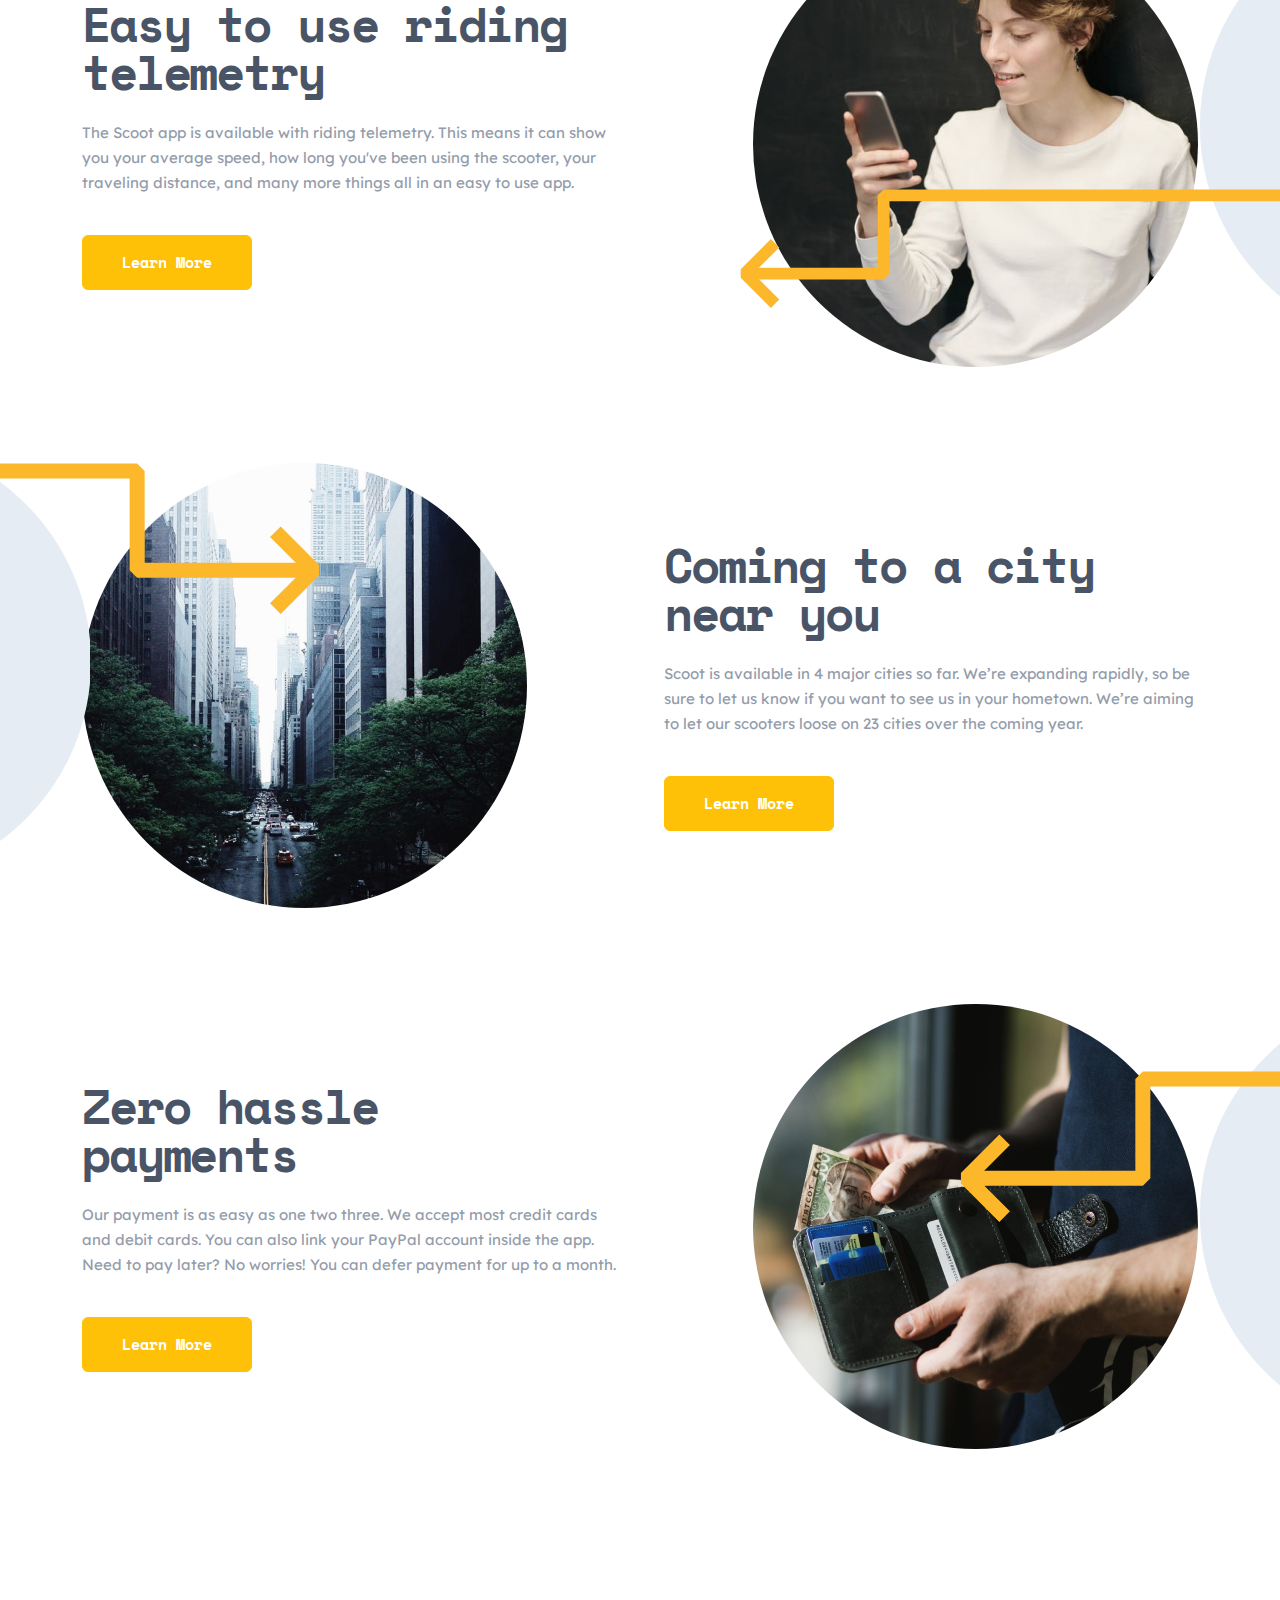
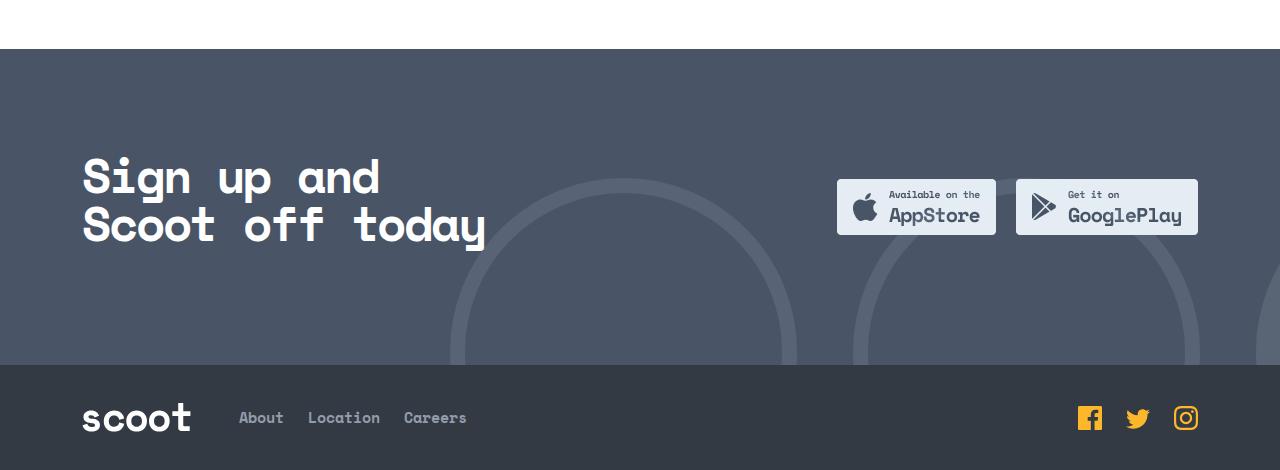
==== commit a2e412c2: "Add tablet" ====
--- a/index.html
+++ b/index.html
@@ -12,13 +12,14 @@
   
   <header class="site-header ">
     <div class="container">
-      <nav class="navbar navbar-expand-lg p-3 d-md-flex justify-content-md-between align-content-md-center"> 
+      <nav class="navbar navbar-expand-lg p-3 d-md-flex justify-content-md-between align-content-md-center">
+        <a class="menu__burger" href="#"><img src="./images/menu-burger.svg" alt=""></a> 
         <a class="navbar-brand" href="#"><img src="./images/logo-header.svg" width="107" height="28" alt="site  logo"></a>
         <button class="navbar-toggler d-none" type="button" data-bs-toggle="collapse" data-bs-target="#navbarSupportedContent" aria-controls="navbarSupportedContent" aria-expanded="false" aria-label="Toggle navigation">
           <span class="navbar-toggler-icon"></span>
         </button>
         
-        <ul class="navbar-nav flex-row me-auto ms-lg-5 ms-md-5">
+        <ul class="navbar-nav sitenav flex-row me-auto ms-lg-5 ms-md-5">
           <li class="nav-item">
             <a class="nav-link " href="#">About</a>
           </li>
@@ -29,14 +30,10 @@
             <a class="nav-link" href="#">Careers</a>
           </li>
         </ul>
-        <button class="btn btn-warning nav__link" type="button">Get Scootin</button>
+        <button class="btn btn-warning nav__link header__nav" type="button">Get Scootin</button>
       </nav>
       
-      <div class="ovals position-absolute ">
-        <img class="oval__img" src="./images/oval.svg" alt="oval">
-        <img class="oval__img" src="./images/oval.svg" alt="oval">
-        <img class="oval__img" src="./images/oval-white.svg" alt="oval">
-      </div>
+      
     </div>
   </header>
   
@@ -44,12 +41,12 @@
     <section class="hero__inner">
       <div class="container">
         <div class="hero__content position-relative">
-          <div class="hero__intro">
-            <h1 class="hero__title">Scooter sharing made simple</h1>
+          <div class="hero__intro mx-md-auto mx-lg-0">
+            <h1 class="hero__title text-center  text-md-center text-lg-start">Scooter sharing made simple</h1>
           </div>
           <div class="hero__text ">
             <p class="hero__desc desc  d-flex">
-              <span class="desc__before position-absolute"><img src="./images/header-yellow-line.svg" alt=""></span>
+              <span class="desc__before position-absolute d-sm-none d-md-none d-lg-block  "><img src="./images/header-yellow-line.svg" alt=""></span>
               Scoot takes the hassle out of urban mobility. Our bikes are placed in convenient locations in each of our cities. Use our app to locate the nearest bike, unlock it with a tap, and you’re away!
               <span class="desc__after position-absolute"><img src="./images/header-strelka.svg" alt=""></span>
             </p>
@@ -58,38 +55,49 @@
           
         </div>
       </div>
+      <div class="ovals position-absolute ">
+        <img class="oval__img" src="./images/oval.svg" alt="oval">
+        <img class="oval__img" src="./images/oval.svg" alt="oval">
+        <img class="oval__img" src="./images/oval-white.svg" alt="oval">
+      </div>
     </section>
     
     <section class="services">
       <div class="container">
         <div class="services__inner">
-          <span class="services__line"></span>
-          <div class="row g-5">
-            <div class="col-12 col-sm-6 col-md-4">
+          <span class="services__line d-none d-sm-block d-md-block d-lg-block"></span>
+          <div class="row g-5 d-flex ">
+            <div class="col-12 col-md-12 col-lg-4 services__column">
               <div class="services__img"><img  src="./images/service-1.svg" alt="service img"></div>
-              <h3 class="services__title" >Locate with app</h3>
-              <p class="services__desc">Use the app to find the nearest scooter to you. We are continuously placing scooters in the areas with most demand, so one should never be too far away. </p>
+              <div class="services__wrap">
+                <h3 class="services__title" >Locate with app</h3>
+                <p class="services__desc">Use the app to find the nearest scooter to you. We are continuously placing scooters in the areas with most demand, so one should never be too far away. </p>
+              </div>
             </div>
-            <div class="col-12 col-sm-6 col-md-4">
+            <div class="col-12 col-md-12 col-lg-4 services__column">
               <div class="services__img"><img  src="./images/service-2.svg" alt="service img"></div>
-              <h3 class="services__title" >Pick your scooter</h3>
-              <p class="services__desc">We show the most important info for the scooters closest to you. So you know how much charge they have left and can see roughly how much it will cost. </p>
+              <div class="services__wrap">
+                <h3 class="services__title" >Pick your scooter</h3>
+                <p class="services__desc">We show the most important info for the scooters closest to you. So you know how much charge they have left and can see roughly how much it will cost. </p>
+              </div>
             </div>
-            <div class="col-12 col-sm-6 col-md-4">
+            <div class="col-12 col-md-12 col-lg-4 services__column">
               <div class="services__img"><img  src="./images/service-3.svg" alt="service img"></div>
-              <h3 class="services__title" >Enjoy the ride</h3>
-              <p class="services__desc">Scan the QR code and the bike will unlock. Retract the cable lock, put on a helmet, and you’re off! Always lock bikes away from walkways and accessibility ramps. </p>
+              <div class="services__wrap">
+                <h3 class="services__title" >Enjoy the ride</h3>
+                <p class="services__desc">Scan the QR code and the bike will unlock. Retract the cable lock, put on a helmet, and you’re off! Always lock bikes away from walkways and accessibility ramps. </p>
+              </div>
             </div>
           </div>
         </div>
       </div>
     </section>
-
+    
     <section class="news">
       <div class="container">
         <div class="new__inner">
           <div class="row g-5 d-flex align-items-center justify-content-between mb-5 top__row">
-            <div class="col-12 col-sm-12 col-md-6">
+            <div class="col-12 col-sm-12 col-md-6 top__col">
               <h3 class="news__title">Easy to use
                 riding telemetry</h3>
               <p class="news__desc">The Scoot app is available with riding telemetry. This means it can show you your average speed, how long you've been using the scooter, your traveling distance, and many more things all in an easy to use app.</p>
@@ -101,9 +109,9 @@
             </div>
           </div>
 
-          <div class="row flex-row-reverse g-5 d-flex align-items-center justify-content-between mt-5 mb-5 center__row">
-            <div class="col-12 col-sm-12 col-md-6">
-              <h3 class="news__title">Coming to a city near you</h3>
+          <div class="row center__row  g-5 d-flex align-items-center justify-content-between mt-5 mb-5 ">
+            <div class="col-12 col-sm-12 col-md-6 center__col">
+              <h3 class="news__title ">Coming to a city near you</h3>
               <p class="news__desc">Scoot is available in 4 major cities so far. We’re expanding rapidly, so be sure to let us know if you want to see us in your hometown. We’re aiming to let our scooters loose on 23 cities over the coming year.</p>
               <a class="btn btn-warning hero__link" href="#">Learn More</a>
             </div>
@@ -114,7 +122,7 @@
           </div>
 
           <div class="row g-5 d-flex align-items-center justify-content-between mt-5 bottom__row">
-            <div class="col-12 col-sm-12 col-md-6">
+            <div class="col-12 col-sm-12 col-md-6 bottom__col">
               <h3 class="news__title">Zero hassle payments</h3>
               <p class="news__desc">Our payment is as easy as one two three. We accept most credit cards and debit cards. You can also link your PayPal account inside the app. Need to pay later? No worries! You can defer payment for up to a month.</p>
               <a class="btn btn-warning hero__link" href="#">Learn More</a>
@@ -126,60 +134,61 @@
           </div>
         </div>
       </div>
-    </section>
-
-    <section class="apps">
+    </section>    
+      
+      <section class="apps">
+        <div class="container">
+          <div class="apps__wrap d-flex ">
+            <span class="apps__circle"></span>
+            <span class="apps__circle apps__circle-two"></span>
+            <span class="apps__circle apps__circle-three"></span>
+          </div>
+          <div class="row d-flex align-items-center justify-content-between apps__row">
+            <div class="col-12 col-md-12 col-lg-6">
+              <div class="apps__text">
+                <p class="apps__title">Sign up and Scoot off today</p>
+              </div>
+            </div>
+            <div class="col-12 col-md-12 col-lg-6 d-flex justify-content-end">
+              <div class="app">
+                <img class="app__img" src="./images/apple.png"  alt="apple">
+                <img class="ms-3 app__img" src="./images/google.png" alt="google">
+              </div>
+            </div>
+          </div>  
+        </div>
+      </section>
+    </main>
+    
+    <footer class="site-footer">
       <div class="container">
-        <div class="apps__wrap d-flex ">
-          <span class="apps__circle"></span>
-          <span class="apps__circle apps__circle-two"></span>
-          <span class="apps__circle apps__circle-three"></span>
-        </div>
-        <div class="row d-flex align-items-center justify-content-between">
-          <div class="col-12 col-sm-6 col-md-6">
-            <div class="apps__text">
-              <strong class="apps__title">Sign up and Scoot off today</strong>
-            </div>
+        <div class="row">
+          <div class="col-12 col-sm-8 col-md-8 d-flex align-items-center">
+            <img src="./images/logo.svg" alt="footer logo">
+            <ul class="navbar-nav flex-row me-auto ms-sm-3 ms-lg-5 ms-md-5">
+              <li class="nav-item">
+                <a class="nav-link " href="#">About</a>
+              </li>
+              <li class="nav-item">
+                <a class="nav-link" href="#">Location</a>
+              </li>
+              <li class="nav-item">
+                <a class="nav-link" href="#">Careers</a>
+              </li>
+            </ul>
           </div>
-          <div class="col-12 col-sm-6 col-md-6 d-flex justify-content-end">
-            <div class="app">
-              <img src="./images/apple.png" alt="apple">
-              <img class="ms-3" src="./images/google.png" alt="google">
-            </div>
+          
+          <div class="col-12 col-sm-4 col-md-4 d-flex align-items-center justify-content-end ">
+            <a class="site-footer__icon"  href="#"><img src="./images/facebook.svg" alt="facebook"></a>
+            <a class="site-footer__icon"  href="#"><img src="./images/twitter.svg" alt="twitter"></a>
+            <a class="site-footer__icon"  href="#"><img src="./images/instagram.svg" alt="instagram"></a>
           </div>
-        </div>  
-      </div>
-    </section>
-  </main>
-  
-  <footer class="site-footer">
-    <div class="container">
-      <div class="row">
-        <div class="col-md-6 d-flex align-items-center">
-          <img src="./images/logo.svg" alt="footer logo">
-          <ul class="navbar-nav flex-row me-auto ms-lg-5 ms-md-5">
-            <li class="nav-item">
-              <a class="nav-link " href="#">About</a>
-            </li>
-            <li class="nav-item">
-              <a class="nav-link" href="#">Location</a>
-            </li>
-            <li class="nav-item">
-              <a class="nav-link" href="#">Careers</a>
-            </li>
-          </ul>
-        </div>
-
-        <div class="col-md-6 d-flex align-items-center justify-content-end ">
-          <a class="site-footer__icon"  href="#"><img src="./images/facebook.svg" alt="facebook"></a>
-          <a class="site-footer__icon"  href="#"><img src="./images/twitter.svg" alt="twitter"></a>
-          <a class="site-footer__icon"  href="#"><img src="./images/instagram.svg" alt="instagram"></a>
         </div>
       </div>
-    </div>
-  </footer>
- 
-  <script src="./bootstrap/js/bootstrap.bundle.min.js"></script>
-  <script src="./bootstrap/js/bootstrap.min.js"></script>
-</body>
-</html>
+    </footer>
+    
+    <script src="./bootstrap/js/bootstrap.bundle.min.js"></script>
+    <script src="./bootstrap/js/bootstrap.min.js"></script>
+  </body>
+  </html>
+  --- a/css/main.css
+++ b/css/main.css
@@ -384,12 +384,39 @@
   color: #939CAA;
 }
 
+.menu__burger {
+  display: none;
+}
+
 @media only screen and (max-width: 768px) {
   .nav-item + .nav-item {
     margin-left: 28px;
   }
   .nav__link {
     padding: 12px 37px;
+  }
+}
+@media only screen and (max-width: 576px) {
+  .sitenav {
+    display: none;
+  }
+  .header__nav {
+    display: none;
+  }
+  .navbar-brand {
+    margin: 0 auto;
+  }
+  .menu__burger {
+    display: block;
+  }
+  .ovals {
+    display: none;
+  }
+  .desc__before {
+    display: none;
+  }
+  .hero__desc {
+    text-align: center;
   }
 }
 .hero__inner {
@@ -470,6 +497,54 @@
   color: #FFFFFF;
 }
 
+@media only screen and (max-width: 768px) {
+  .hero__inner {
+    background-image: url("../../images/hero-bg-tablet.jpg");
+  }
+  .desc__after {
+    left: -25%;
+    top: 95%;
+  }
+  .hero__link {
+    width: 100%;
+    max-width: 200px;
+    display: block;
+    margin: 0 auto;
+  }
+  .ovals {
+    z-index: 99;
+    right: 0;
+    bottom: -25%;
+    position: relative;
+  }
+}
+@media only screen and (max-width: 576px) {
+  .hero__inner {
+    background-image: url("../../images/hero-bg-mobile.jpg");
+  }
+  .hero__text {
+    margin-left: 0;
+  }
+  .desc__after {
+    left: -60%;
+    top: 95%;
+  }
+}
+@media only screen and (max-width: 515px) {
+  .desc__after {
+    left: -70%;
+  }
+}
+@media only screen and (max-width: 444px) {
+  .desc__after {
+    left: -80%;
+  }
+}
+@media only screen and (max-width: 388px) {
+  .desc__after {
+    left: -100%;
+  }
+}
 .services {
   position: relative;
 }
@@ -523,6 +598,50 @@
   z-index: -1;
 }
 
+@media only screen and (max-width: 768px) {
+  .services__wrap {
+    width: 100%;
+    max-width: 398px;
+  }
+  .services__column {
+    width: 100%;
+    max-width: 573px;
+    margin: 0 auto;
+    display: flex;
+    align-items: center;
+    justify-content: space-between;
+  }
+  .services__column + .services__column {
+    margin-top: 40px;
+  }
+  .services {
+    position: relative;
+  }
+  .services__line {
+    max-width: 1px;
+    height: 513px;
+    position: absolute;
+    left: 150px;
+    top: 150px;
+    border: 15px solid #E5ECF4;
+    z-index: -1;
+  }
+}
+@media only screen and (max-width: 576px) {
+  .services__column {
+    width: 100%;
+    text-align: center;
+    max-width: 311px;
+    margin: 0 auto;
+    display: block;
+  }
+  .services__img {
+    margin: 0 auto;
+  }
+  .services__column + .services__column {
+    margin-top: 50px;
+  }
+}
 .news {
   padding: 150px 0 200px;
   overflow: hidden;
@@ -553,6 +672,9 @@
   background-repeat: no-repeat;
 }
 
+.center__row {
+  flex-direction: row-reverse;
+}
 .center__row::before {
   content: "";
   display: block;
@@ -616,6 +738,66 @@
   z-index: 9999;
 }
 
+@media only screen and (max-width: 768px) {
+  .top__row {
+    flex-direction: column-reverse;
+  }
+  .center__row {
+    flex-direction: column-reverse;
+  }
+  .bottom__row {
+    flex-direction: column-reverse;
+  }
+  .top__col {
+    width: 100%;
+    max-width: 573px;
+  }
+  .center__col {
+    width: 100%;
+    max-width: 573px;
+  }
+  .bottom__col {
+    width: 100%;
+    max-width: 573px;
+  }
+  .news__title {
+    text-align: center;
+  }
+  .news__desc {
+    text-align: center;
+  }
+  .news__img-arrow {
+    top: 60%;
+    right: 0px;
+    z-index: 9999;
+  }
+  .news__img {
+    border-radius: 50%;
+    display: block;
+    margin-left: 0;
+  }
+}
+@media only screen and (max-width: 576px) {
+  .top__row::after {
+    display: none;
+  }
+  .center__row::before {
+    display: none;
+  }
+  .bottom__row::after {
+    display: none;
+  }
+  .news__img {
+    background-size: 100%;
+    width: 311px;
+    height: 311px;
+    margin: 0 auto;
+  }
+  .news__title {
+    font-size: 32px;
+    line-height: 32px;
+  }
+}
 .apps {
   padding: 102px 0;
   background: #495567;
@@ -663,6 +845,35 @@
   color: #FFFFFF;
 }
 
+@media only screen and (max-width: 768px) {
+  .apps__text {
+    margin: 0 auto;
+  }
+  .app {
+    margin: 0 auto;
+    margin-top: 40px;
+  }
+  .apps__title {
+    text-align: center;
+  }
+  .apps__wrap {
+    position: absolute;
+    bottom: -160px;
+    left: -100px;
+  }
+}
+@media only screen and (max-width: 576px) {
+  .apps__title {
+    font-size: 32px;
+    line-height: 32px;
+  }
+}
+@media only screen and (max-width: 392px) {
+  .app__img {
+    width: 113px;
+    height: 40px;
+  }
+}
 .site-footer {
   z-index: 999;
   padding: 32px 0;
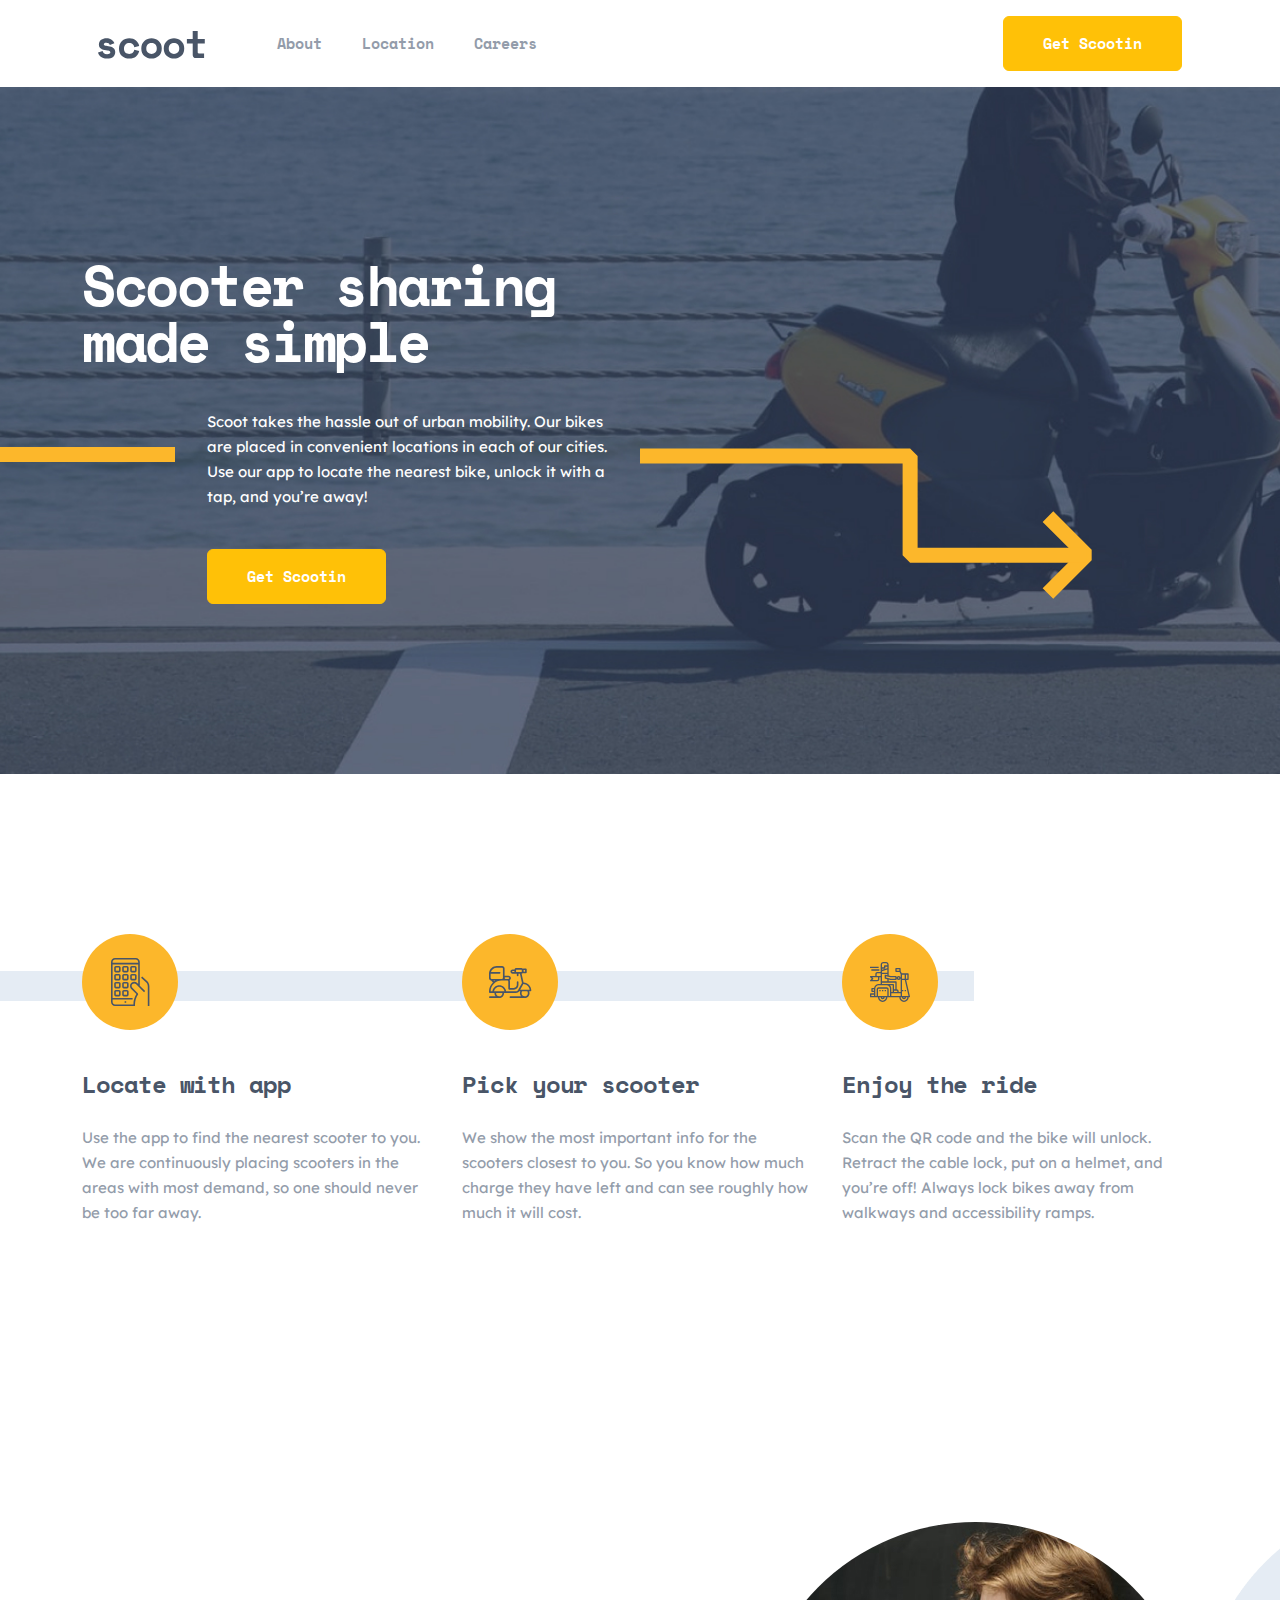
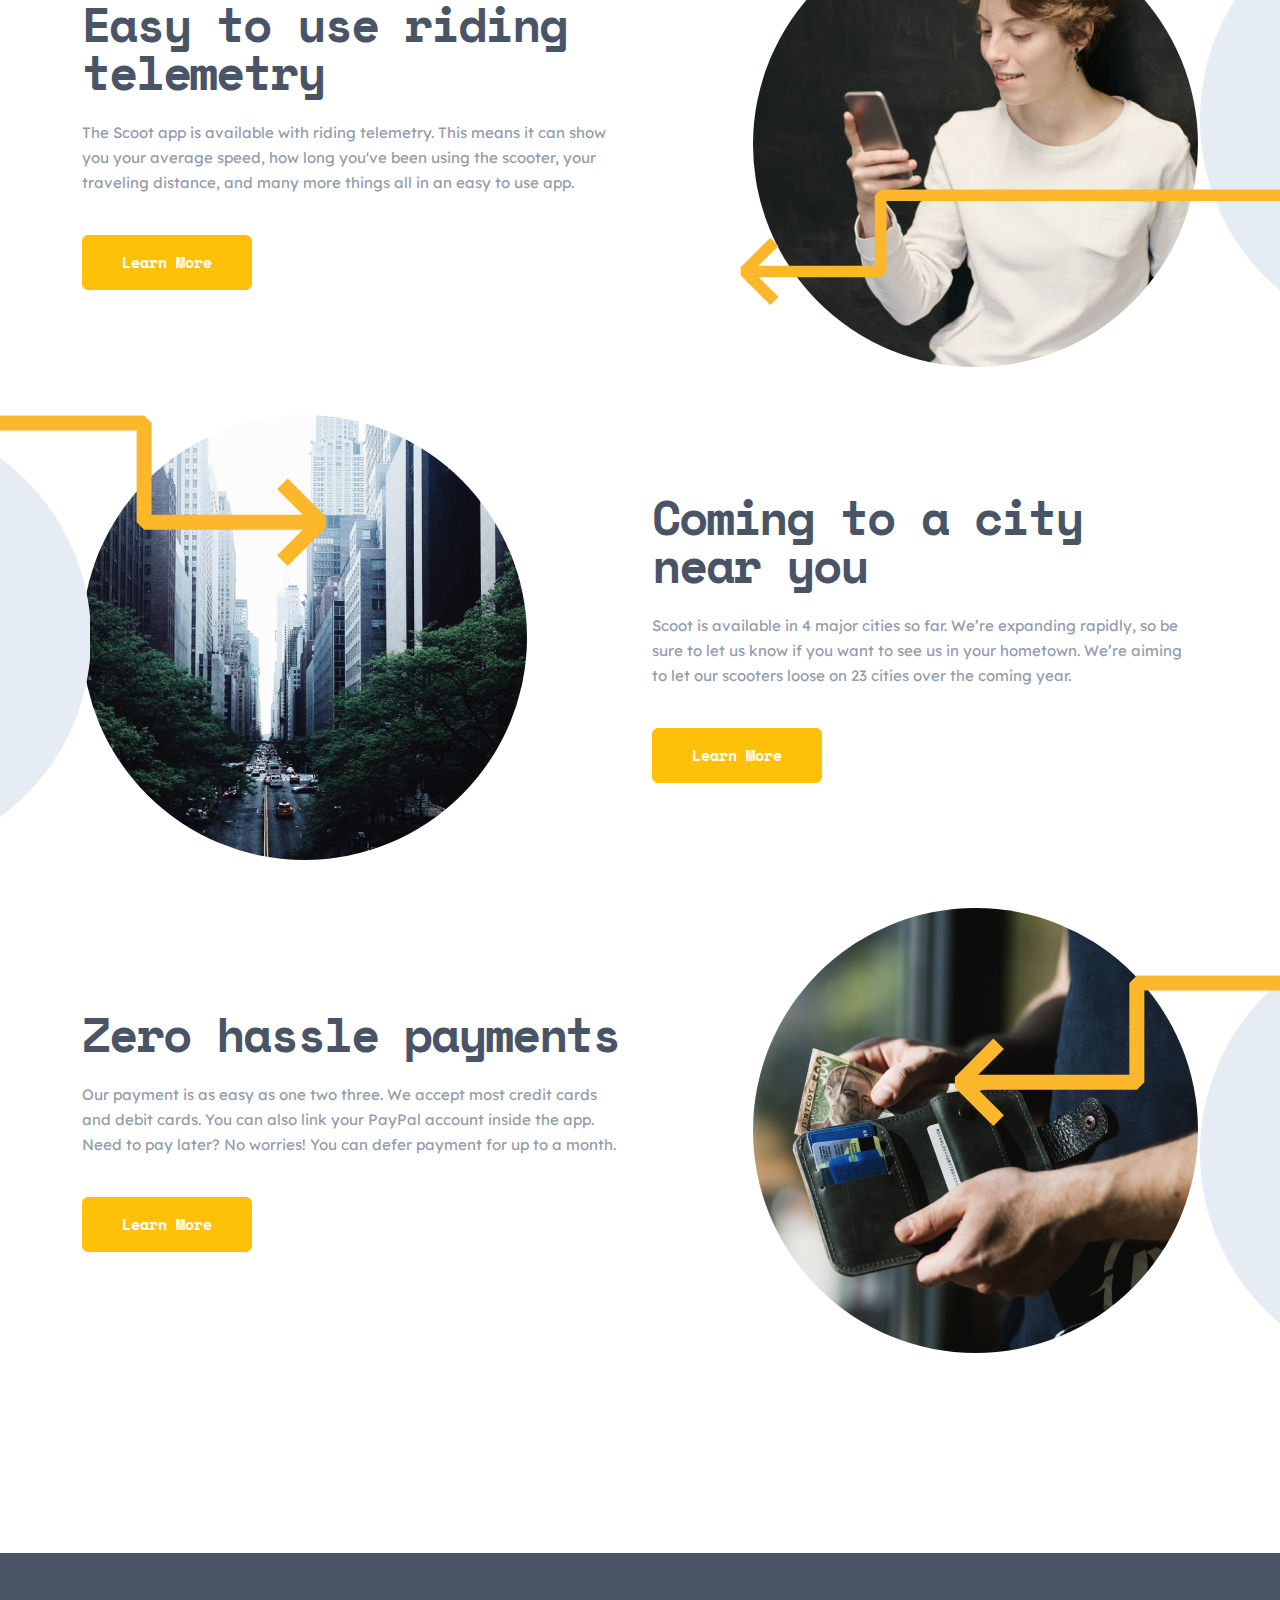
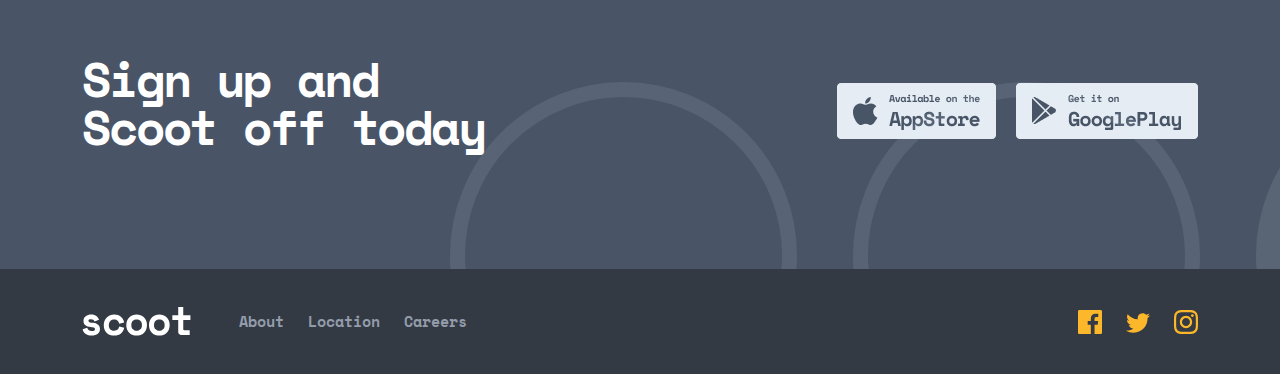
==== commit 9bde3cad: "finished home page" ====
--- a/index.html
+++ b/index.html
@@ -66,7 +66,7 @@
       <div class="container">
         <div class="services__inner">
           <span class="services__line d-none d-sm-block d-md-block d-lg-block"></span>
-          <div class="row g-5 d-flex ">
+          <div class="row  d-flex ">
             <div class="col-12 col-md-12 col-lg-4 services__column">
               <div class="services__img"><img  src="./images/service-1.svg" alt="service img"></div>
               <div class="services__wrap">
@@ -96,7 +96,7 @@
     <section class="news">
       <div class="container">
         <div class="new__inner">
-          <div class="row g-5 d-flex align-items-center justify-content-between mb-5 top__row">
+          <div class="row d-flex align-items-center justify-content-between mb-5 top__row">
             <div class="col-12 col-sm-12 col-md-6 top__col">
               <h3 class="news__title">Easy to use
                 riding telemetry</h3>
@@ -109,7 +109,7 @@
             </div>
           </div>
 
-          <div class="row center__row  g-5 d-flex align-items-center justify-content-between mt-5 mb-5 ">
+          <div class="row center__row d-flex align-items-center justify-content-between mt-5 mb-5 ">
             <div class="col-12 col-sm-12 col-md-6 center__col">
               <h3 class="news__title ">Coming to a city near you</h3>
               <p class="news__desc">Scoot is available in 4 major cities so far. We’re expanding rapidly, so be sure to let us know if you want to see us in your hometown. We’re aiming to let our scooters loose on 23 cities over the coming year.</p>
@@ -121,7 +121,7 @@
             </div>
           </div>
 
-          <div class="row g-5 d-flex align-items-center justify-content-between mt-5 bottom__row">
+          <div class="row d-flex align-items-center justify-content-between mt-5 bottom__row">
             <div class="col-12 col-sm-12 col-md-6 bottom__col">
               <h3 class="news__title">Zero hassle payments</h3>
               <p class="news__desc">Our payment is as easy as one two three. We accept most credit cards and debit cards. You can also link your PayPal account inside the app. Need to pay later? No worries! You can defer payment for up to a month.</p>
@@ -149,7 +149,7 @@
                 <p class="apps__title">Sign up and Scoot off today</p>
               </div>
             </div>
-            <div class="col-12 col-md-12 col-lg-6 d-flex justify-content-end">
+            <div class="col-12 col-md-12 col-lg-6 d-flex justify-content-end ">
               <div class="app">
                 <img class="app__img" src="./images/apple.png"  alt="apple">
                 <img class="ms-3 app__img" src="./images/google.png" alt="google">
@@ -163,9 +163,9 @@
     <footer class="site-footer">
       <div class="container">
         <div class="row">
-          <div class="col-12 col-sm-8 col-md-8 d-flex align-items-center">
+          <div class="col-12 col-sm-8 col-md-8 d-flex align-items-center site-footer__navs">
             <img src="./images/logo.svg" alt="footer logo">
-            <ul class="navbar-nav flex-row me-auto ms-sm-3 ms-lg-5 ms-md-5">
+            <ul class="navbar-nav flex-row me-auto ms-sm-3 ms-lg-5 ms-md-5 site-footer__nav">
               <li class="nav-item">
                 <a class="nav-link " href="#">About</a>
               </li>
@@ -178,7 +178,7 @@
             </ul>
           </div>
           
-          <div class="col-12 col-sm-4 col-md-4 d-flex align-items-center justify-content-end ">
+          <div class="col-12 col-sm-4 col-md-4 d-flex align-items-center  site-footer__icons ">
             <a class="site-footer__icon"  href="#"><img src="./images/facebook.svg" alt="facebook"></a>
             <a class="site-footer__icon"  href="#"><img src="./images/twitter.svg" alt="twitter"></a>
             <a class="site-footer__icon"  href="#"><img src="./images/instagram.svg" alt="instagram"></a>
--- a/css/main.css
+++ b/css/main.css
@@ -418,6 +418,9 @@
   .hero__desc {
     text-align: center;
   }
+  .nav-item {
+    margin-left: 28px;
+  }
 }
 .hero__inner {
   width: 100%;
@@ -523,7 +526,12 @@
     background-image: url("../../images/hero-bg-mobile.jpg");
   }
   .hero__text {
-    margin-left: 0;
+    margin: 0 auto;
+    max-width: 311px;
+  }
+  .hero__title {
+    font-size: 40px;
+    line-height: 40px;
   }
   .desc__after {
     left: -60%;
@@ -761,6 +769,7 @@
     max-width: 573px;
   }
   .news__title {
+    margin-top: 56px;
     text-align: center;
   }
   .news__desc {
@@ -790,10 +799,11 @@
   .news__img {
     background-size: 100%;
     width: 311px;
-    height: 311px;
+    height: 295px;
     margin: 0 auto;
   }
   .news__title {
+    margin-top: 56px;
     font-size: 32px;
     line-height: 32px;
   }
@@ -886,4 +896,25 @@
 
 .nav-item + .nav-item {
   margin-left: 24px;
+}
+
+.site-footer__icons {
+  justify-content: end;
+}
+
+@media only screen and (max-width: 576px) {
+  .site-footer__icons {
+    display: block;
+    margin: 0 auto;
+    margin-top: 41px;
+    justify-content: center;
+  }
+  .site-footer__navs {
+    flex-direction: column;
+  }
+  .site-footer__nav {
+    margin: 0 auto;
+    margin-top: 41px;
+    display: block;
+  }
 }/*# sourceMappingURL=main.css.map */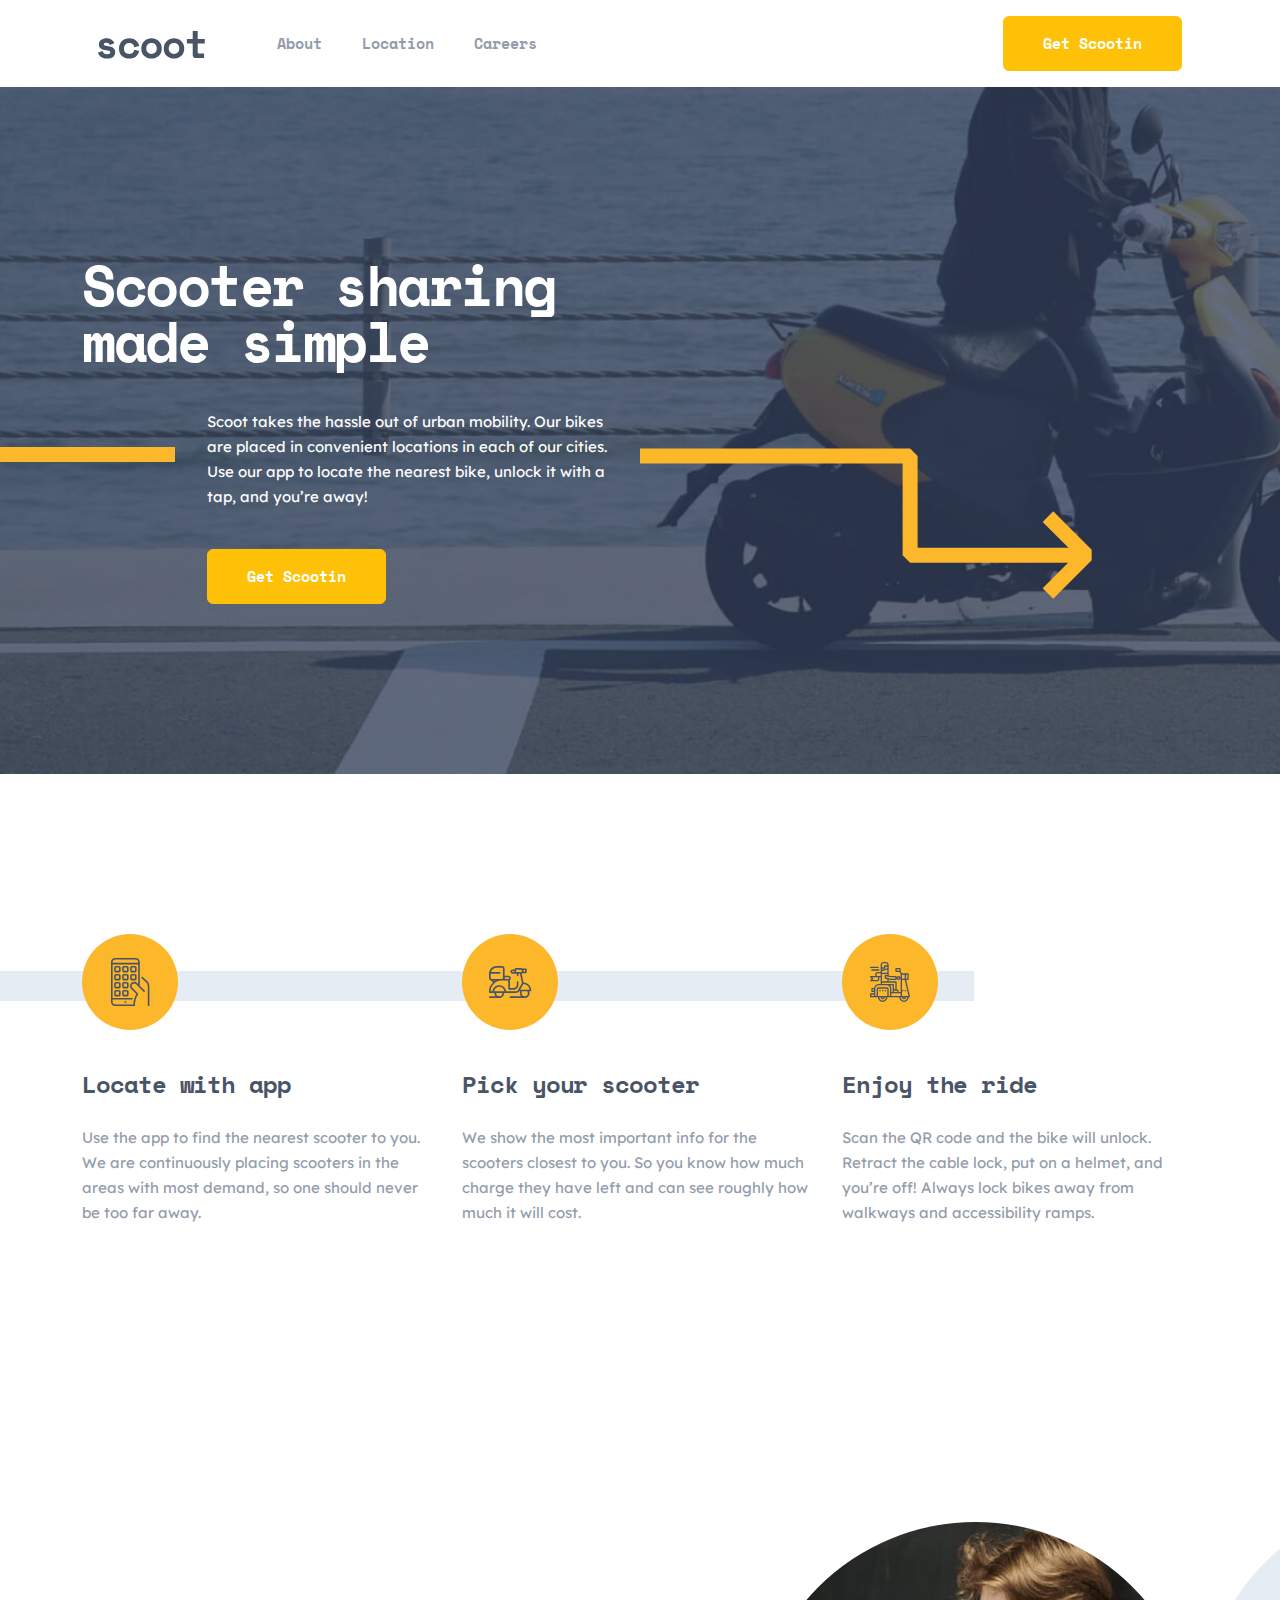
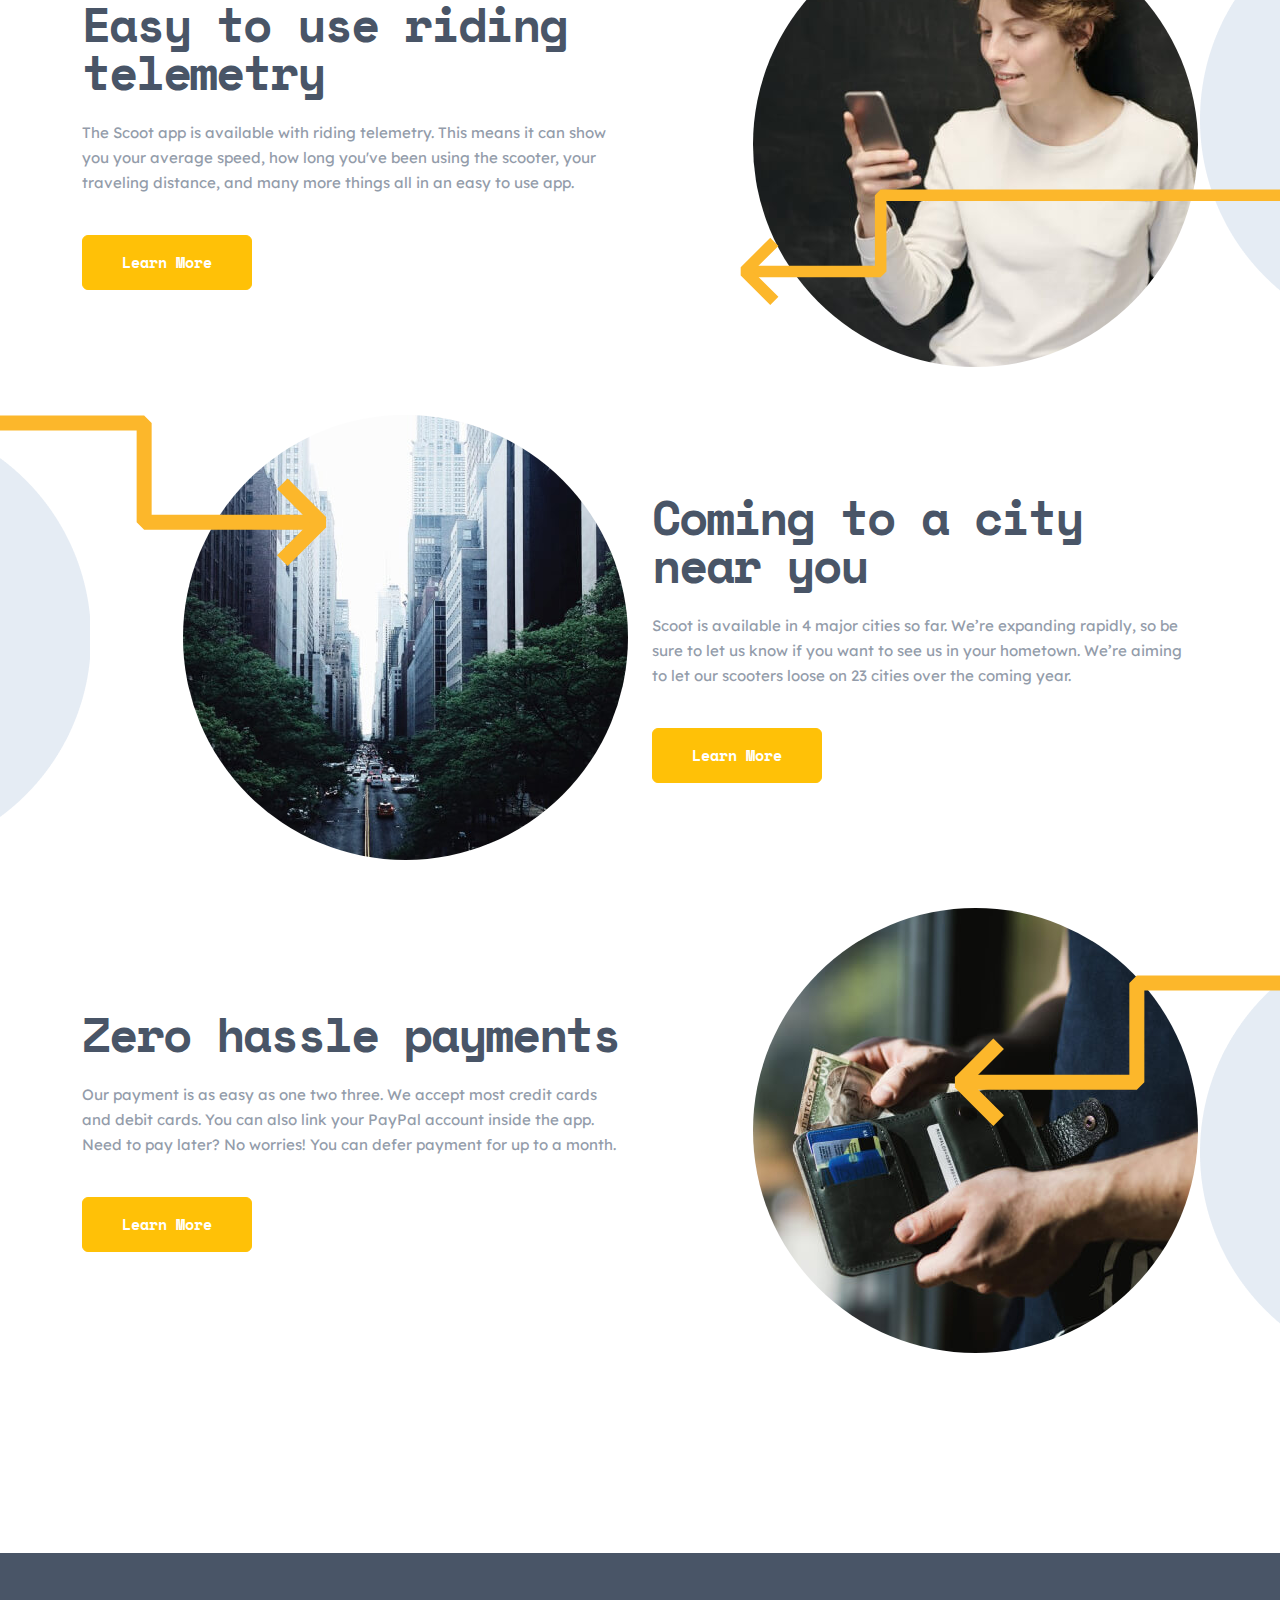
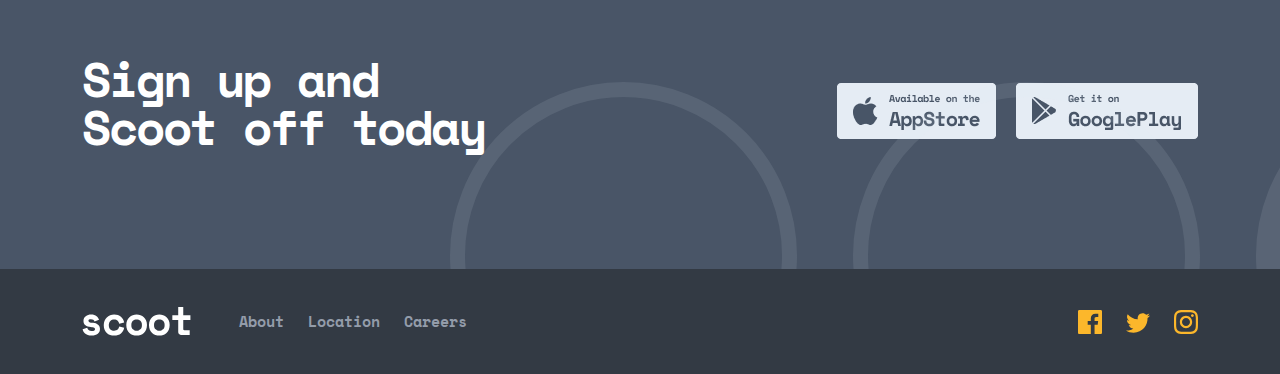
==== commit 1d4935a6: "finished about page" ====
--- a/index.html
+++ b/index.html
@@ -14,14 +14,14 @@
     <div class="container">
       <nav class="navbar navbar-expand-lg p-3 d-md-flex justify-content-md-between align-content-md-center">
         <a class="menu__burger" href="#"><img src="./images/menu-burger.svg" alt=""></a> 
-        <a class="navbar-brand" href="#"><img src="./images/logo-header.svg" width="107" height="28" alt="site  logo"></a>
+        <a class="navbar-brand" href="index.html"><img src="./images/logo-header.svg" width="107" height="28" alt="site  logo"></a>
         <button class="navbar-toggler d-none" type="button" data-bs-toggle="collapse" data-bs-target="#navbarSupportedContent" aria-controls="navbarSupportedContent" aria-expanded="false" aria-label="Toggle navigation">
           <span class="navbar-toggler-icon"></span>
         </button>
         
         <ul class="navbar-nav sitenav flex-row me-auto ms-lg-5 ms-md-5">
           <li class="nav-item">
-            <a class="nav-link " href="#">About</a>
+            <a class="nav-link " href="about.html">About</a>
           </li>
           <li class="nav-item">
             <a class="nav-link" href="#">Location</a>
@@ -104,7 +104,7 @@
               <a class="btn btn-warning hero__link" href="#">Learn More</a>
             </div>
             <div class="col-12 col-sm-12 col-md-6 position-relative">
-              <img src="./images/human-1.jpg" class="img-fluid news__img" alt="">
+              <img src="./images/human-1.jpg" srcset="./images/human-1.jpg 1x , ./images/human-1@2x.jpg 2x" class="img-fluid news__img" alt="">
               <img src="./images/service-strelka.svg" class="img-fluid position-absolute news__img-arrow" alt="">
             </div>
           </div>
@@ -116,7 +116,7 @@
               <a class="btn btn-warning hero__link" href="#">Learn More</a>
             </div>
             <div class="col-12 col-sm-12 col-md-6 position-relative">
-              <img src="./images/human-2.jpg" class="img-fluid news__img news__img-two" alt="">
+              <img src="./images/human-2.jpg" srcset="./images/human-2.jpg 1x , ./images/human-2@2x.jpg 2x" class="img-fluid news__img" alt="">
               <img src="./images/service-strelka-short-1.svg" class="img-fluid position-absolute news__img-left" alt="">
             </div>
           </div>
@@ -128,7 +128,7 @@
               <a class="btn btn-warning hero__link" href="#">Learn More</a>
             </div>
             <div class="col-12 col-sm-12 col-md-6 position-relative">
-              <img src="./images/human-3.jpg" class="img-fluid news__img" alt="">
+              <img src="./images/human-3.jpg" srcset="./images/human-3.jpg 1x , ./images/human-3@2x.jpg 2x" class="img-fluid news__img" alt="">
               <img src="./images/service-strelka-short-2.svg" class="img-fluid position-absolute news__img-right" alt="">
             </div>
           </div>
@@ -164,10 +164,10 @@
       <div class="container">
         <div class="row">
           <div class="col-12 col-sm-8 col-md-8 d-flex align-items-center site-footer__navs">
-            <img src="./images/logo.svg" alt="footer logo">
+            <a href="index.html"><img src="./images/logo.svg" alt="footer logo"></a>
             <ul class="navbar-nav flex-row me-auto ms-sm-3 ms-lg-5 ms-md-5 site-footer__nav">
               <li class="nav-item">
-                <a class="nav-link " href="#">About</a>
+                <a class="nav-link " href="about.html">About</a>
               </li>
               <li class="nav-item">
                 <a class="nav-link" href="#">Location</a>
@@ -187,7 +187,6 @@
       </div>
     </footer>
     
-    <script src="./bootstrap/js/bootstrap.bundle.min.js"></script>
     <script src="./bootstrap/js/bootstrap.min.js"></script>
   </body>
   </html>
--- a/css/main.css
+++ b/css/main.css
@@ -424,7 +424,6 @@
 }
 .hero__inner {
   width: 100%;
-  max-width: 1440px;
   margin: 0 auto;
   padding: 170px 0;
   background-image: url("../../images/header-bg.jpg");
@@ -917,4 +916,156 @@
     margin-top: 41px;
     display: block;
   }
+}
+.about__hero {
+  width: 100%;
+  margin: 0 auto;
+  padding: 62px 0;
+  background-image: url("../../images/about-bg.png");
+}
+
+.values__inner {
+  padding: 0 0 120px;
+}
+
+.values__title {
+  font-family: "Space Mono";
+  font-style: normal;
+  font-weight: 700;
+  font-size: 48px;
+  line-height: 48px;
+  text-align: center;
+  letter-spacing: -2.14286px;
+  color: #495567;
+}
+
+.values__imgs {
+  position: relative;
+  display: flex;
+  justify-content: center;
+}
+.values__imgs::before {
+  content: "";
+  display: block;
+  width: 29px;
+  height: 29px;
+  bottom: -35px;
+  padding: 40px;
+  background-image: url("../../images/01.svg");
+  background-position: center;
+  background-color: #FCB72B;
+  background-repeat: no-repeat;
+  border-radius: 50%;
+  position: absolute;
+  z-index: 999;
+}
+
+.values__two::before {
+  background-image: url("../../images/02.svg");
+}
+
+.values__three::before {
+  background-image: url("../../images/03.svg");
+}
+
+.values__img {
+  border-radius: 50%;
+}
+
+.values__wrap {
+  width: 100%;
+  max-width: 350px;
+}
+
+.values__text {
+  margin: 77px 0 27px;
+  font-family: "Space Mono";
+  font-style: normal;
+  font-weight: 700;
+  font-size: 24px;
+  line-height: 28px;
+  text-align: center;
+  letter-spacing: -1.07143px;
+  color: #495567;
+}
+
+.values__desc {
+  font-family: "Lexend Deca";
+  font-style: normal;
+  font-weight: 400;
+  font-size: 15px;
+  line-height: 25px;
+  text-align: center;
+  color: #939CAA;
+}
+
+@media only screen and (max-width: 768px) {
+  .values__wrap {
+    margin: 0 auto;
+  }
+  .values__imgs {
+    margin-top: 55px;
+  }
+}
+.faq__inner {
+  padding-bottom: 160px;
+}
+
+.faq__title {
+  margin-bottom: 64px;
+  font-family: "Space Mono";
+  font-style: normal;
+  font-weight: 700;
+  font-size: 48px;
+  line-height: 48px;
+  text-align: center;
+  letter-spacing: -2.14286px;
+  color: #495567;
+}
+
+.faq__text {
+  font-family: "Space Mono";
+  font-style: normal;
+  font-weight: 700;
+  font-size: 40px;
+  line-height: 48px;
+  letter-spacing: -1.78571px;
+  color: #495567;
+}
+
+@media only screen and (max-width: 768px) {
+  .faq__text {
+    margin-bottom: 32px;
+    text-align: center;
+  }
+}
+.accordion-wrap {
+  background: #F2F5F9;
+}
+
+.accordion-item + .accordion-item {
+  margin-top: 16px;
+}
+
+.accordion-header {
+  background: #F2F5F9 !important;
+}
+
+.accor__title {
+  font-family: "Space Mono";
+  font-style: normal;
+  font-weight: 700;
+  font-size: 24px;
+  line-height: 28px;
+  letter-spacing: -1.07143px;
+  color: #495567;
+}
+
+.accordion-body {
+  font-family: "Lexend Deca";
+  font-style: normal;
+  font-weight: 400;
+  font-size: 15px;
+  line-height: 25px;
+  color: #495567;
 }/*# sourceMappingURL=main.css.map */